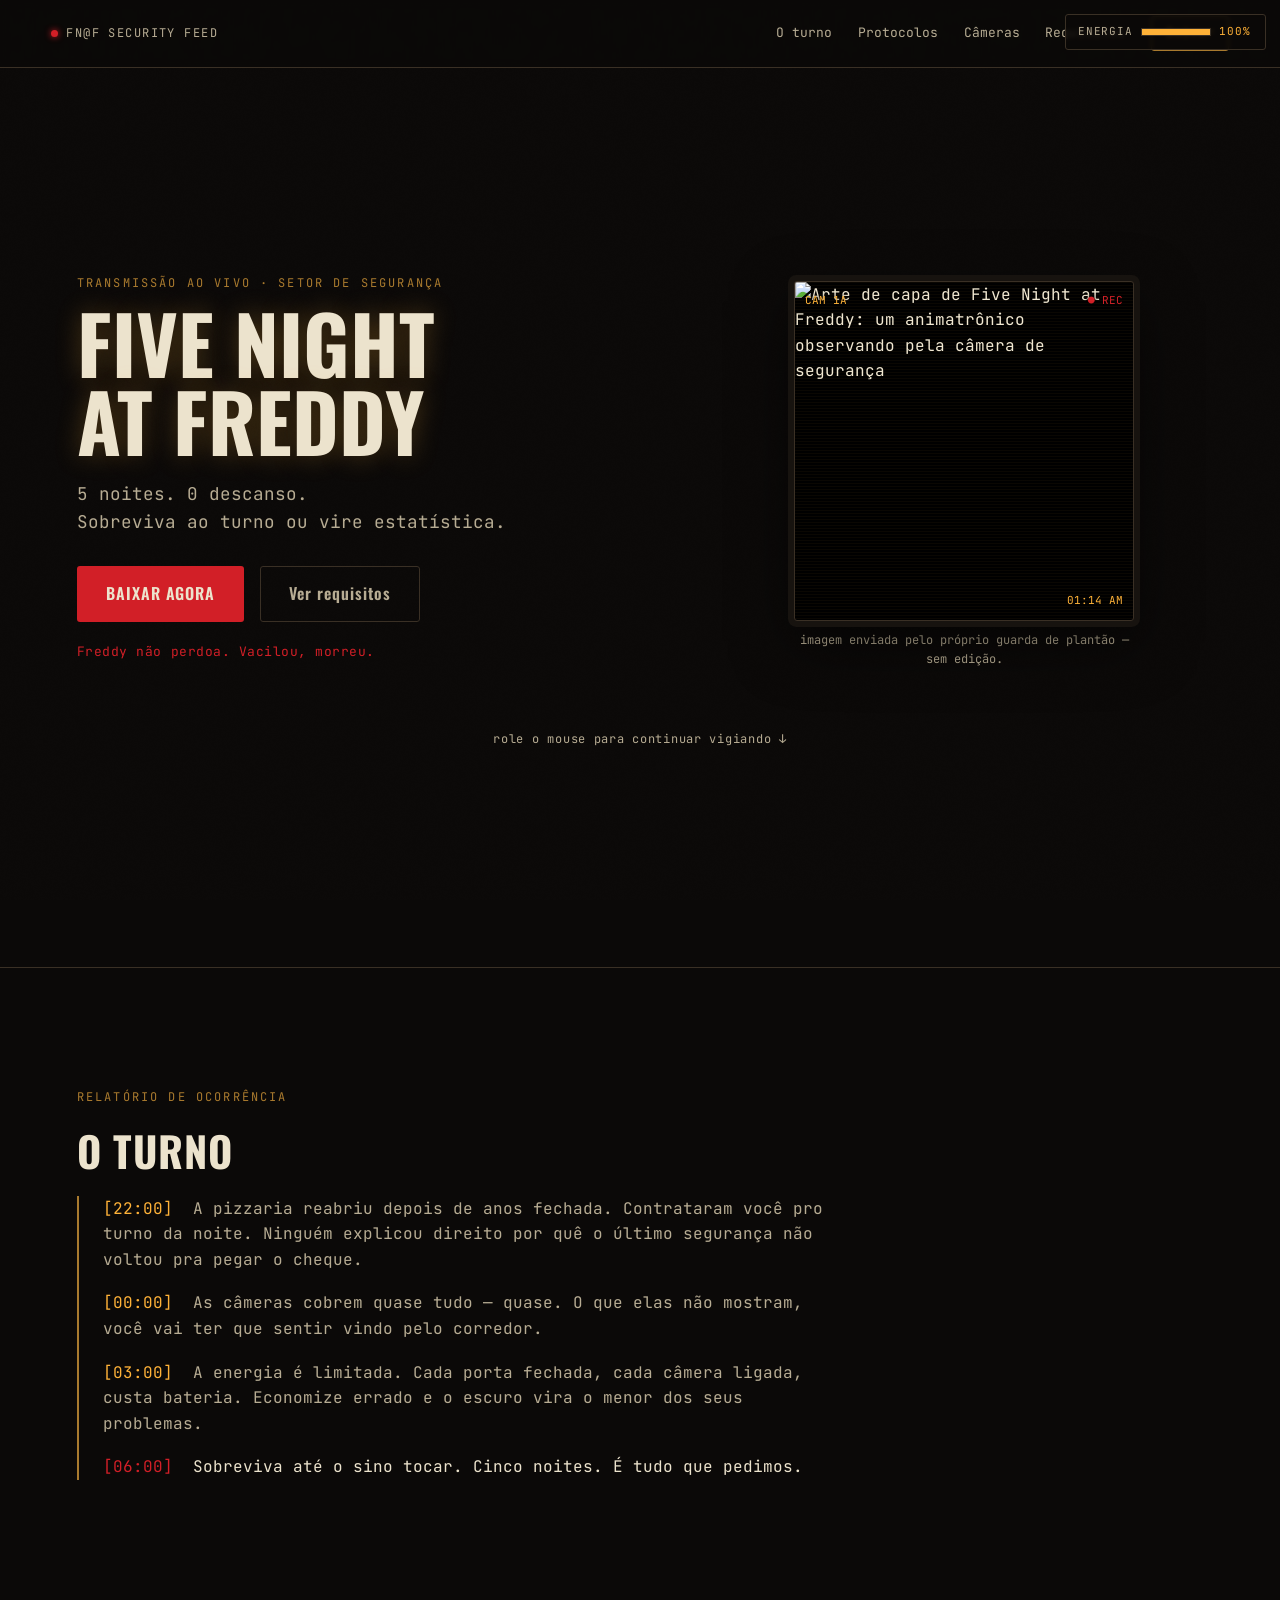
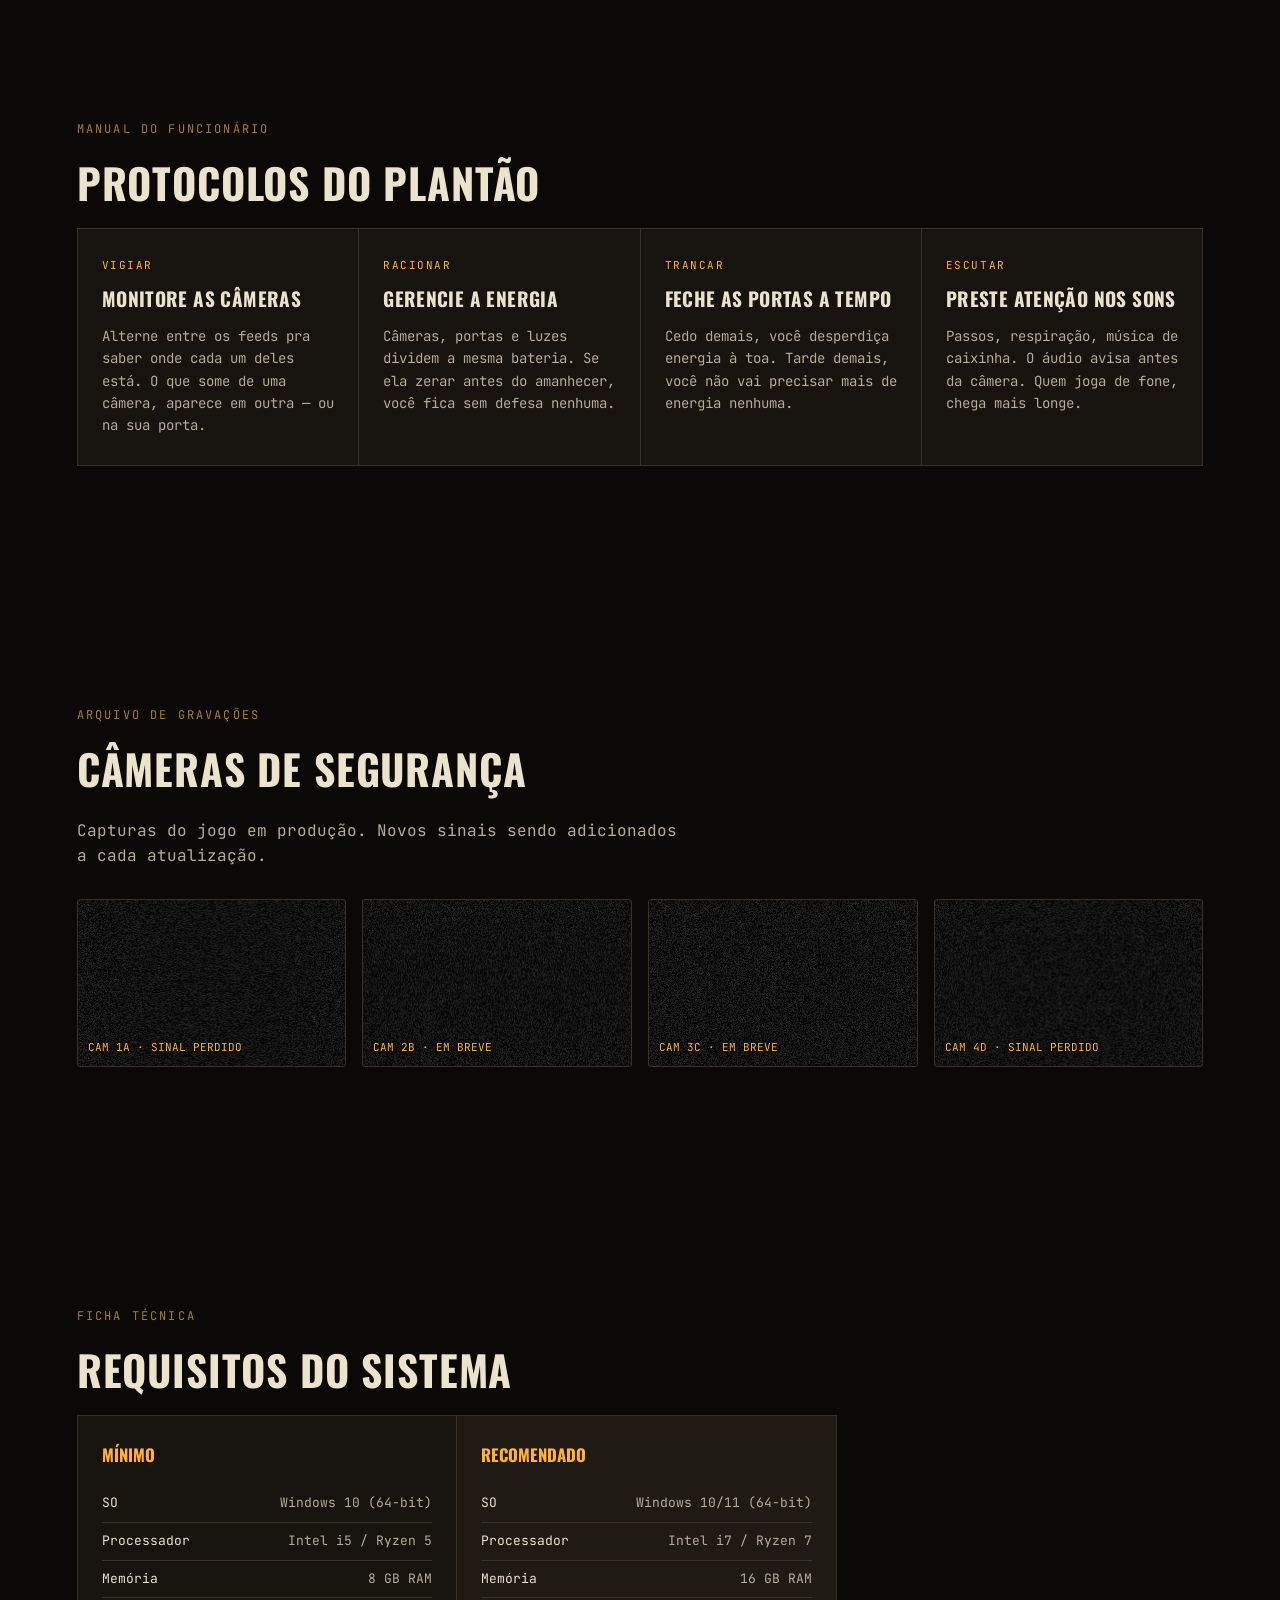
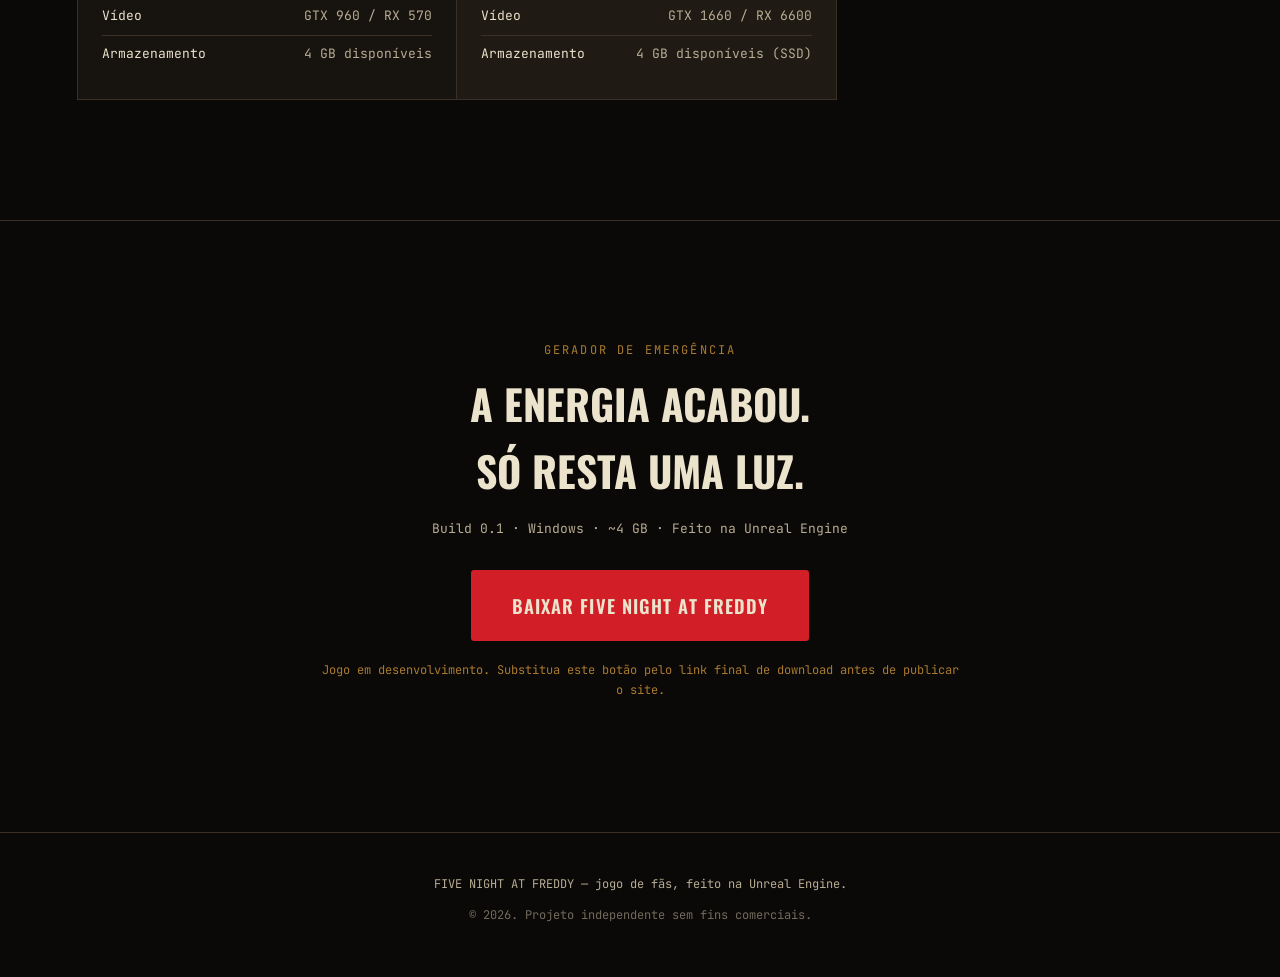
==== index.html @ 3cf4f27e "Site Download" ====
<!DOCTYPE html>
<html lang="pt-BR">
<head>
<meta charset="UTF-8">
<meta name="viewport" content="width=device-width, initial-scale=1.0">
<title>FIVE NIGHT AT FREDDY — 5 Noites. 0 Descanso.</title>
<meta name="description" content="Sobreviva a 5 noites de turno. Monitore as câmeras, gerencie a energia, e reze pra bateria não acabar antes do sol nascer.">
<link rel="preconnect" href="https://fonts.googleapis.com">
<link rel="preconnect" href="https://fonts.gstatic.com" crossorigin>
<link href="https://fonts.googleapis.com/css2?family=Oswald:wght@400;500;600;700&family=JetBrains+Mono:wght@400;500;700&display=swap" rel="stylesheet">
<link rel="stylesheet" href="style.css">
</head>
<body>

<!-- HUD fixo: medidor de energia (elemento-assinatura) -->
<div class="power-hud" id="powerHud" aria-hidden="true">
  <span class="power-hud__label">ENERGIA</span>
  <div class="power-hud__bar"><div class="power-hud__fill" id="powerFill"></div></div>
  <span class="power-hud__pct" id="powerPct">100%</span>
</div>

<canvas id="staticCanvas" aria-hidden="true"></canvas>
<div class="scanlines" aria-hidden="true"></div>

<header class="topbar">
  <div class="topbar__brand">
    <span class="topbar__dot"></span> FN@F SECURITY FEED
  </div>
  <nav class="topbar__nav">
    <a href="#sobre">O turno</a>
    <a href="#protocolos">Protocolos</a>
    <a href="#galeria">Câmeras</a>
    <a href="#requisitos">Requisitos</a>
    <a href="#download" class="topbar__cta">Baixar</a>
  </nav>
</header>

<main>

  <!-- HERO -->
  <section class="hero" id="topo">
    <div class="hero__grid">
      <div class="hero__text">
        <p class="eyebrow">TRANSMISSÃO AO VIVO · SETOR DE SEGURANÇA</p>
        <h1 class="hero__title">FIVE NIGHT<br>AT FREDDY</h1>
        <p class="hero__tagline">5 noites. 0 descanso.<br>Sobreviva ao turno ou vire estatística.</p>
        <div class="hero__actions">
          <a href="#download" class="btn btn--primary">
            <span class="btn__glow"></span>
            BAIXAR AGORA
          </a>
          <a href="#requisitos" class="btn btn--ghost">Ver requisitos</a>
        </div>
        <p class="hero__note">Freddy não perdoa. Vacilou, morreu.</p>
      </div>

      <div class="hero__feed">
        <div class="feed">
          <img src="assets/game-cover.png" alt="Arte de capa de Five Night at Freddy: um animatrônico observando pela câmera de segurança" class="feed__img">
          <div class="feed__overlay">
            <span class="feed__cam">CAM 1A</span>
            <span class="feed__rec">● REC</span>
            <span class="feed__time" id="feedTime">01:14 AM</span>
          </div>
          <div class="feed__glitch" aria-hidden="true"></div>
        </div>
        <p class="feed__caption">imagem enviada pelo próprio guarda de plantão — sem edição.</p>
      </div>
    </div>
    <div class="hero__scroll">role o mouse para continuar vigiando ↓</div>
  </section>

  <!-- SOBRE -->
  <section class="sobre" id="sobre">
    <div class="section__head">
      <p class="eyebrow">RELATÓRIO DE OCORRÊNCIA</p>
      <h2>O turno</h2>
    </div>
    <div class="log">
      <p class="log__line"><span class="log__tag">[22:00]</span> A pizzaria reabriu depois de anos fechada. Contrataram você pro turno da noite. Ninguém explicou direito por quê o último segurança não voltou pra pegar o cheque.</p>
      <p class="log__line"><span class="log__tag">[00:00]</span> As câmeras cobrem quase tudo — quase. O que elas não mostram, você vai ter que sentir vindo pelo corredor.</p>
      <p class="log__line"><span class="log__tag">[03:00]</span> A energia é limitada. Cada porta fechada, cada câmera ligada, custa bateria. Economize errado e o escuro vira o menor dos seus problemas.</p>
      <p class="log__line log__line--alarm"><span class="log__tag">[06:00]</span> Sobreviva até o sino tocar. Cinco noites. É tudo que pedimos.</p>
    </div>
  </section>

  <!-- PROTOCOLOS -->
  <section class="protocolos" id="protocolos">
    <div class="section__head">
      <p class="eyebrow">MANUAL DO FUNCIONÁRIO</p>
      <h2>Protocolos do plantão</h2>
    </div>
    <div class="proto-grid">
      <div class="proto-card">
        <span class="proto-card__tag">VIGIAR</span>
        <h3>Monitore as câmeras</h3>
        <p>Alterne entre os feeds pra saber onde cada um deles está. O que some de uma câmera, aparece em outra — ou na sua porta.</p>
      </div>
      <div class="proto-card">
        <span class="proto-card__tag">RACIONAR</span>
        <h3>Gerencie a energia</h3>
        <p>Câmeras, portas e luzes dividem a mesma bateria. Se ela zerar antes do amanhecer, você fica sem defesa nenhuma.</p>
      </div>
      <div class="proto-card">
        <span class="proto-card__tag">TRANCAR</span>
        <h3>Feche as portas a tempo</h3>
        <p>Cedo demais, você desperdiça energia à toa. Tarde demais, você não vai precisar mais de energia nenhuma.</p>
      </div>
      <div class="proto-card">
        <span class="proto-card__tag">ESCUTAR</span>
        <h3>Preste atenção nos sons</h3>
        <p>Passos, respiração, música de caixinha. O áudio avisa antes da câmera. Quem joga de fone, chega mais longe.</p>
      </div>
    </div>
  </section>

  <!-- GALERIA -->
  <section class="galeria" id="galeria">
    <div class="section__head">
      <p class="eyebrow">ARQUIVO DE GRAVAÇÕES</p>
      <h2>Câmeras de segurança</h2>
      <p class="section__sub">Capturas do jogo em produção. Novos sinais sendo adicionados a cada atualização.</p>
    </div>
    <div class="cam-grid">
      <div class="cam-slot" data-cam="CAM 1A"><canvas class="cam-slot__noise"></canvas><span class="cam-slot__label">CAM 1A · SINAL PERDIDO</span></div>
      <div class="cam-slot" data-cam="CAM 2B"><canvas class="cam-slot__noise"></canvas><span class="cam-slot__label">CAM 2B · EM BREVE</span></div>
      <div class="cam-slot" data-cam="CAM 3C"><canvas class="cam-slot__noise"></canvas><span class="cam-slot__label">CAM 3C · EM BREVE</span></div>
      <div class="cam-slot" data-cam="CAM 4D"><canvas class="cam-slot__noise"></canvas><span class="cam-slot__label">CAM 4D · SINAL PERDIDO</span></div>
    </div>
  </section>

  <!-- REQUISITOS -->
  <section class="requisitos" id="requisitos">
    <div class="section__head">
      <p class="eyebrow">FICHA TÉCNICA</p>
      <h2>Requisitos do sistema</h2>
    </div>
    <div class="req-table">
      <div class="req-col">
        <h3>Mínimo</h3>
        <ul>
          <li><span>SO</span>Windows 10 (64-bit)</li>
          <li><span>Processador</span>Intel i5 / Ryzen 5</li>
          <li><span>Memória</span>8 GB RAM</li>
          <li><span>Vídeo</span>GTX 960 / RX 570</li>
          <li><span>Armazenamento</span>4 GB disponíveis</li>
        </ul>
      </div>
      <div class="req-col req-col--rec">
        <h3>Recomendado</h3>
        <ul>
          <li><span>SO</span>Windows 10/11 (64-bit)</li>
          <li><span>Processador</span>Intel i7 / Ryzen 7</li>
          <li><span>Memória</span>16 GB RAM</li>
          <li><span>Vídeo</span>GTX 1660 / RX 6600</li>
          <li><span>Armazenamento</span>4 GB disponíveis (SSD)</li>
        </ul>
      </div>
    </div>
  </section>

  <!-- DOWNLOAD -->
  <section class="download" id="download">
    <div class="download__blackout" id="blackout" aria-hidden="true"></div>
    <div class="download__content">
      <p class="eyebrow">GERADOR DE EMERGÊNCIA</p>
      <h2>A energia acabou.<br>Só resta uma luz.</h2>
      <p class="download__meta">Build 0.1 · Windows · ~4 GB · Feito na Unreal Engine</p>
      <a href="#" class="btn btn--primary btn--big" id="downloadBtn">
        <span class="btn__glow"></span>
        BAIXAR FIVE NIGHT AT FREDDY
      </a>
      <p class="download__disclaimer">Jogo em desenvolvimento. Substitua este botão pelo link final de download antes de publicar o site.</p>
    </div>
  </section>

</main>

<footer class="footer">
  <p>FIVE NIGHT AT FREDDY — jogo de fãs, feito na Unreal Engine.</p>
  <p class="footer__muted">© <span id="year"></span>. Projeto independente sem fins comerciais.</p>
</footer>

<script src="script.js"></script>
</body>
</html>
---- style.css ----
/* ===== Tokens ===== */
:root{
  --void: #0b0908;
  --panel: #17130f;
  --panel-2: #1f1a14;
  --line: #3a3025;
  --amber: #ffb238;
  --amber-dim: #a97a2e;
  --alarm: #d21f27;
  --bone: #ece3cd;
  --bone-dim: #b7ac93;
  --font-display: 'Oswald', sans-serif;
  --font-mono: 'JetBrains Mono', monospace;
  --radius: 3px;
}

*{box-sizing:border-box;}
html{scroll-behavior:smooth;}

body{
  margin:0;
  background:var(--void);
  color:var(--bone);
  font-family: var(--font-mono);
  font-size:16px;
  line-height:1.6;
  -webkit-font-smoothing:antialiased;
  position:relative;
}

img{max-width:100%; display:block;}
a{color:inherit;}
ul{list-style:none; margin:0; padding:0;}

/* ===== Ambient CRT layers ===== */
#staticCanvas{
  position:fixed; inset:0;
  width:100%; height:100%;
  z-index:0;
  opacity:0.035;
  pointer-events:none;
  mix-blend-mode:overlay;
}

.scanlines{
  position:fixed; inset:0;
  z-index:1;
  pointer-events:none;
  background:repeating-linear-gradient(
    to bottom,
    rgba(0,0,0,0) 0px,
    rgba(0,0,0,0) 2px,
    rgba(0,0,0,0.12) 3px
  );
  mix-blend-mode:multiply;
}

main, header, footer{ position:relative; z-index:2; }

/* ===== Power HUD (signature element) ===== */
.power-hud{
  position:fixed;
  top:14px; right:14px;
  z-index:50;
  display:flex; align-items:center; gap:8px;
  background:rgba(11,9,8,0.85);
  border:1px solid var(--line);
  padding:8px 12px;
  font-family:var(--font-mono);
  font-size:11px;
  letter-spacing:0.08em;
  border-radius:var(--radius);
  backdrop-filter:blur(2px);
}
.power-hud__label{ color:var(--bone-dim); }
.power-hud__bar{
  width:70px; height:8px;
  background:var(--panel-2);
  border:1px solid var(--line);
  overflow:hidden;
}
.power-hud__fill{
  height:100%;
  width:100%;
  background:var(--amber);
  transition:width 0.15s linear, background-color 0.3s linear;
}
.power-hud__pct{ color:var(--amber); min-width:34px; }

@media (max-width:640px){
  .power-hud{ top:auto; bottom:14px; right:10px; left:10px; justify-content:space-between; }
  .power-hud__bar{ flex:1; }
}

/* ===== Topbar ===== */
.topbar{
  position:sticky; top:0; z-index:40;
  display:flex; align-items:center; justify-content:space-between;
  padding:16px clamp(20px,4vw,56px);
  background:rgba(11,9,8,0.9);
  border-bottom:1px solid var(--line);
  backdrop-filter:blur(4px);
}
.topbar__brand{
  font-family:var(--font-mono);
  font-size:12px;
  letter-spacing:0.12em;
  color:var(--bone-dim);
  display:flex; align-items:center; gap:8px;
}
.topbar__dot{
  width:7px; height:7px; border-radius:50%;
  background:var(--alarm);
  box-shadow:0 0 6px var(--alarm);
  animation:blink 1.6s infinite steps(2,end);
}
@keyframes blink{ 50%{ opacity:0.2; } }

.topbar__nav{ display:flex; align-items:center; gap:clamp(14px,2vw,28px); font-size:13px; }
.topbar__nav a{ text-decoration:none; color:var(--bone-dim); transition:color .2s; }
.topbar__nav a:hover, .topbar__nav a:focus-visible{ color:var(--amber); }
.topbar__cta{
  border:1px solid var(--amber-dim);
  padding:6px 14px;
  color:var(--amber) !important;
  border-radius:var(--radius);
}

@media (max-width:720px){
  .topbar__nav{ display:none; }
}

/* ===== Buttons ===== */
.btn{
  position:relative;
  display:inline-flex; align-items:center; justify-content:center;
  gap:8px;
  font-family:var(--font-display);
  font-weight:600;
  letter-spacing:0.06em;
  text-decoration:none;
  padding:14px 28px;
  border-radius:var(--radius);
  border:1px solid transparent;
  cursor:pointer;
  transition:transform .15s ease, box-shadow .2s ease;
  overflow:hidden;
}
.btn:hover{ transform:translateY(-1px); }
.btn:focus-visible{ outline:2px solid var(--amber); outline-offset:3px; }

.btn--primary{
  background:var(--alarm);
  color:var(--bone);
}
.btn--primary:hover{ box-shadow:0 0 22px rgba(210,31,39,0.55); }
.btn__glow{
  position:absolute; inset:0;
  background:linear-gradient(90deg, transparent, rgba(255,255,255,0.18), transparent);
  transform:translateX(-120%);
  animation:sweep 3.2s ease-in-out infinite;
}
@keyframes sweep{ 60%{ transform:translateX(-120%);} 80%{ transform:translateX(120%);} 100%{ transform:translateX(120%);} }

.btn--ghost{
  background:transparent;
  border-color:var(--line);
  color:var(--bone-dim);
}
.btn--ghost:hover{ border-color:var(--amber-dim); color:var(--amber); }

.btn--big{ padding:20px 40px; font-size:1.15rem; }

/* ===== Shared section chrome ===== */
section{ padding:clamp(64px,10vw,120px) clamp(20px,6vw,80px); }
.eyebrow{
  font-family:var(--font-mono);
  font-size:12px;
  letter-spacing:0.18em;
  color:var(--amber-dim);
  margin:0 0 10px;
  text-transform:uppercase;
}
.section__head h2{
  font-family:var(--font-display);
  font-size:clamp(1.8rem,4vw,2.6rem);
  margin:0 0 12px;
  color:var(--bone);
  text-transform:uppercase;
  letter-spacing:0.02em;
}
.section__sub{ color:var(--bone-dim); max-width:60ch; }

/* ===== Hero ===== */
.hero{
  min-height:100vh;
  display:flex; flex-direction:column; justify-content:center;
  padding-top:clamp(80px,12vh,140px);
  border-bottom:1px solid var(--line);
}
.hero__grid{
  display:grid;
  grid-template-columns:1.1fr 0.9fr;
  gap:clamp(30px,5vw,70px);
  align-items:center;
  max-width:1200px;
  margin:0 auto;
  width:100%;
}
.hero__title{
  font-family:var(--font-display);
  font-weight:700;
  font-size:clamp(2.6rem,7vw,5rem);
  line-height:0.98;
  margin:0 0 20px;
  color:var(--bone);
  text-shadow:0 0 26px rgba(255,178,56,0.25);
}
.hero__tagline{
  font-family:var(--font-mono);
  color:var(--bone-dim);
  font-size:clamp(0.95rem,1.6vw,1.1rem);
  margin:0 0 30px;
}
.hero__actions{ display:flex; gap:16px; flex-wrap:wrap; margin-bottom:20px; }
.hero__note{ color:var(--alarm); font-size:13px; letter-spacing:0.04em; }

.hero__feed{ display:flex; flex-direction:column; gap:10px; }
.feed{
  position:relative;
  background:#000;
  border:1px solid var(--line);
  border-radius:var(--radius);
  overflow:hidden;
  aspect-ratio:1/1;
  max-width:340px;
  margin:0 auto;
  box-shadow:0 0 0 6px var(--panel), 0 20px 60px rgba(0,0,0,0.6);
}
.feed__img{ width:100%; height:100%; object-fit:cover; filter:contrast(1.05) saturate(0.95); }
.feed__overlay{
  position:absolute; inset:0;
  display:flex; justify-content:space-between; align-items:flex-start;
  padding:10px;
  font-family:var(--font-mono);
  font-size:11px;
  color:var(--amber);
  text-shadow:0 0 4px rgba(0,0,0,0.9);
  pointer-events:none;
}
.feed__rec{ color:var(--alarm); animation:blink 1s infinite steps(2,end); }
.feed__time{ position:absolute; bottom:10px; right:10px; }
.feed__glitch{
  position:absolute; inset:0;
  background:repeating-linear-gradient(to bottom, rgba(255,178,56,0.04) 0 1px, transparent 1px 3px);
  mix-blend-mode:screen;
  animation:flicker 5s infinite;
}
@keyframes flicker{ 0%,96%,100%{ opacity:1;} 97%{ opacity:0.4;} 98%{ opacity:0.9;} }
.feed__caption{ text-align:center; font-size:12px; color:var(--bone-dim); max-width:340px; margin:0 auto; }

.hero__scroll{
  text-align:center;
  font-size:12px;
  color:var(--bone-dim);
  margin-top:clamp(40px,6vh,70px);
  letter-spacing:0.06em;
}

@media (max-width:860px){
  .hero__grid{ grid-template-columns:1fr; text-align:center; }
  .hero__actions{ justify-content:center; }
  .hero__feed{ order:-1; }
}

/* ===== Sobre / log ===== */
.log{
  max-width:760px;
  border-left:2px solid var(--amber-dim);
  padding-left:24px;
  display:flex; flex-direction:column; gap:18px;
}
.log__line{ margin:0; color:var(--bone-dim); }
.log__tag{ color:var(--amber); margin-right:10px; }
.log__line--alarm{ color:var(--bone); }
.log__line--alarm .log__tag{ color:var(--alarm); }

/* ===== Protocolos ===== */
.proto-grid{
  display:grid;
  grid-template-columns:repeat(auto-fit, minmax(230px,1fr));
  gap:1px;
  background:var(--line);
  border:1px solid var(--line);
}
.proto-card{
  background:var(--panel);
  padding:28px 24px;
  display:flex; flex-direction:column; gap:10px;
}
.proto-card__tag{
  font-size:11px;
  letter-spacing:0.14em;
  color:var(--amber);
  font-family:var(--font-mono);
}
.proto-card h3{
  font-family:var(--font-display);
  margin:0;
  font-size:1.2rem;
  text-transform:uppercase;
  letter-spacing:0.02em;
}
.proto-card p{ margin:0; color:var(--bone-dim); font-size:14px; }

/* ===== Galeria ===== */
.cam-grid{
  display:grid;
  grid-template-columns:repeat(auto-fit, minmax(220px,1fr));
  gap:16px;
  margin-top:30px;
}
.cam-slot{
  position:relative;
  aspect-ratio:16/10;
  background:#000;
  border:1px solid var(--line);
  border-radius:var(--radius);
  overflow:hidden;
}
.cam-slot__noise{ position:absolute; inset:0; width:100%; height:100%; opacity:0.5; }
.cam-slot__label{
  position:absolute; left:10px; bottom:10px;
  font-size:11px; color:var(--amber);
  font-family:var(--font-mono);
  text-shadow:0 0 4px rgba(0,0,0,0.9);
}

/* ===== Requisitos ===== */
.req-table{
  display:grid;
  grid-template-columns:1fr 1fr;
  gap:1px;
  background:var(--line);
  border:1px solid var(--line);
  max-width:760px;
}
.req-col{ background:var(--panel); padding:26px 24px; }
.req-col--rec{ background:var(--panel-2); }
.req-col h3{
  font-family:var(--font-display);
  margin:0 0 16px;
  text-transform:uppercase;
  color:var(--amber);
  font-size:1.05rem;
}
.req-col li{
  display:flex; justify-content:space-between; gap:12px;
  padding:8px 0;
  border-top:1px solid var(--line);
  font-size:13px;
  color:var(--bone-dim);
}
.req-col li:first-child{ border-top:none; }
.req-col li span{ color:var(--bone); }

@media (max-width:560px){
  .req-table{ grid-template-columns:1fr; }
}

/* ===== Download (blackout signature) ===== */
.download{
  position:relative;
  text-align:center;
  overflow:hidden;
  border-top:1px solid var(--line);
}
.download__blackout{
  position:absolute; inset:0;
  background:#000;
  opacity:0;
  pointer-events:none;
  z-index:0;
}
.download__content{ position:relative; z-index:1; max-width:640px; margin:0 auto; }
.download h2{
  font-family:var(--font-display);
  font-size:clamp(1.8rem,4vw,2.6rem);
  text-transform:uppercase;
  margin:0 0 16px;
}
.download__meta{ color:var(--bone-dim); font-size:13px; margin-bottom:30px; }
.download__disclaimer{ margin-top:20px; font-size:12px; color:var(--amber-dim); }

/* ===== Footer ===== */
.footer{
  text-align:center;
  padding:30px 20px 40px;
  font-size:12px;
  color:var(--bone-dim);
  border-top:1px solid var(--line);
}
.footer__muted{ opacity:0.6; margin-top:6px; }

/* ===== Reduced motion ===== */
@media (prefers-reduced-motion: reduce){
  html{ scroll-behavior:auto; }
  .btn__glow, .topbar__dot, .feed__rec, .feed__glitch{ animation:none !important; }
  #staticCanvas{ display:none; }
}
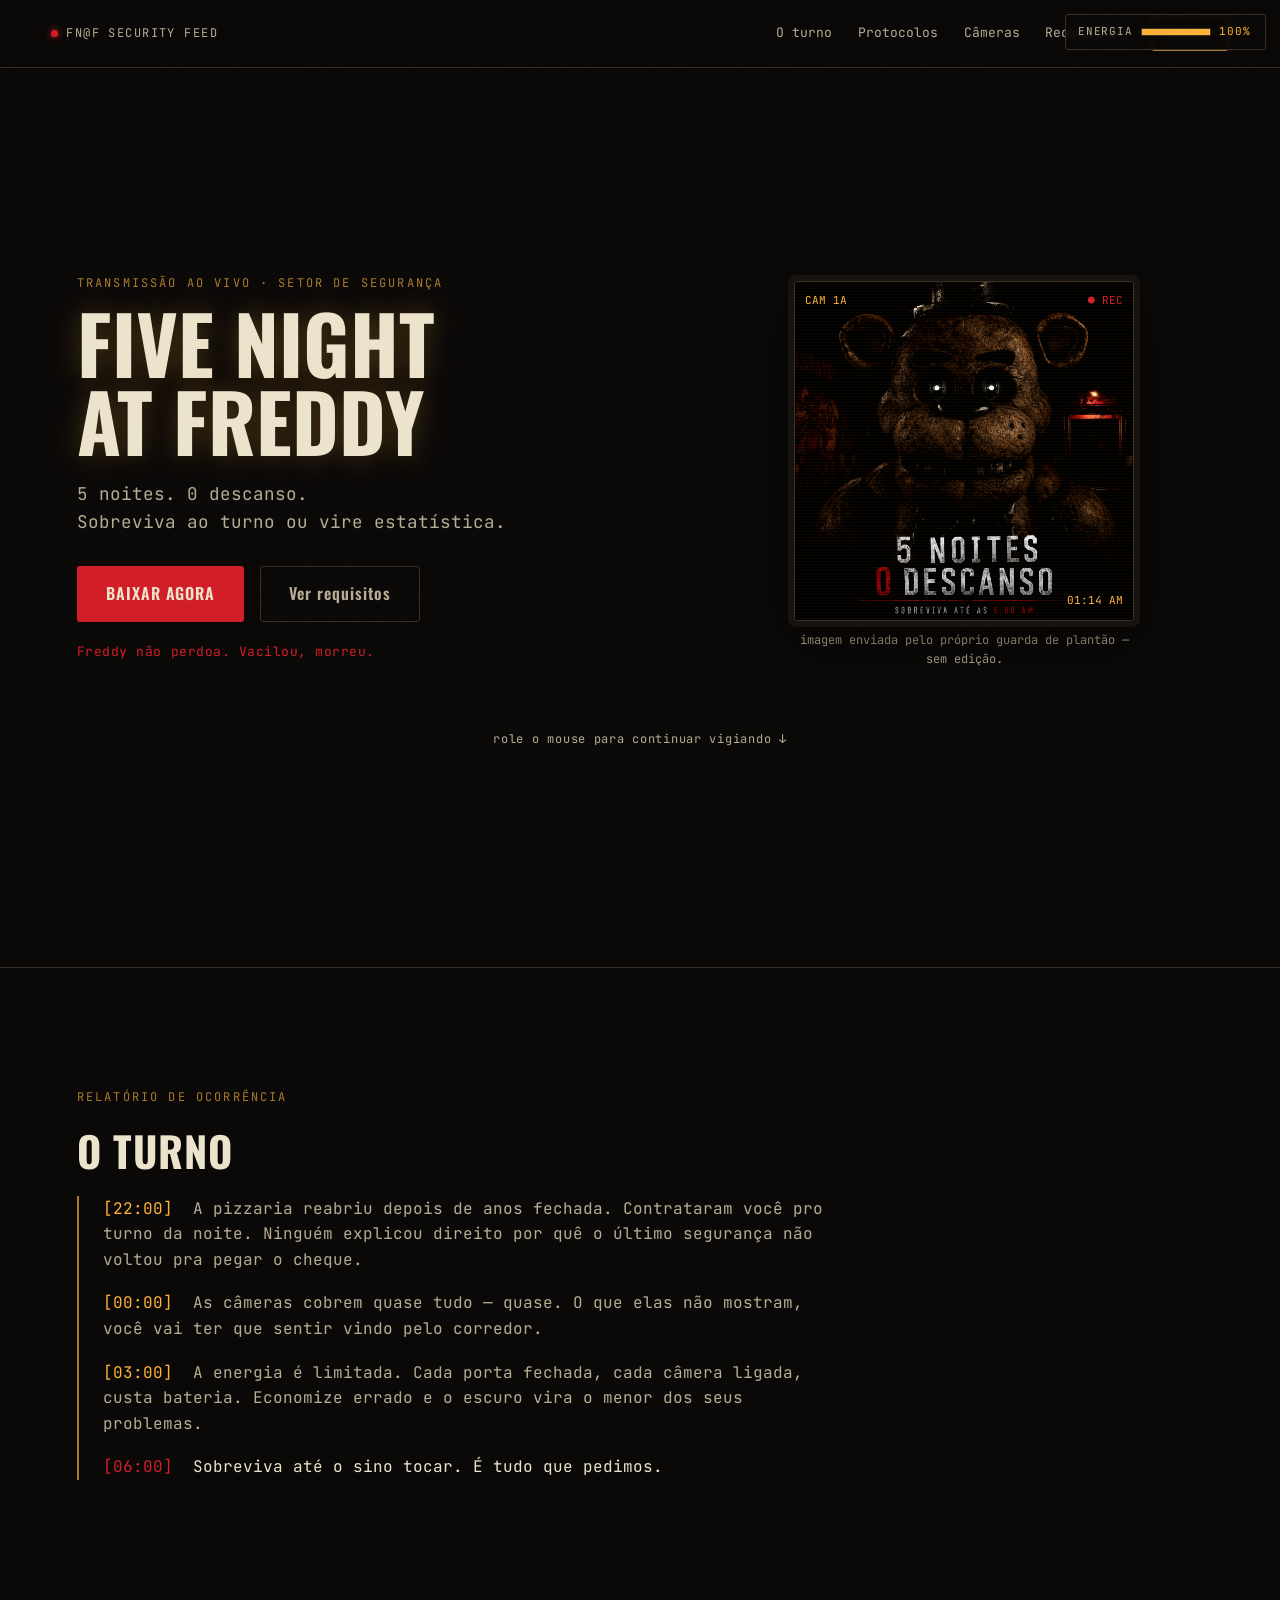
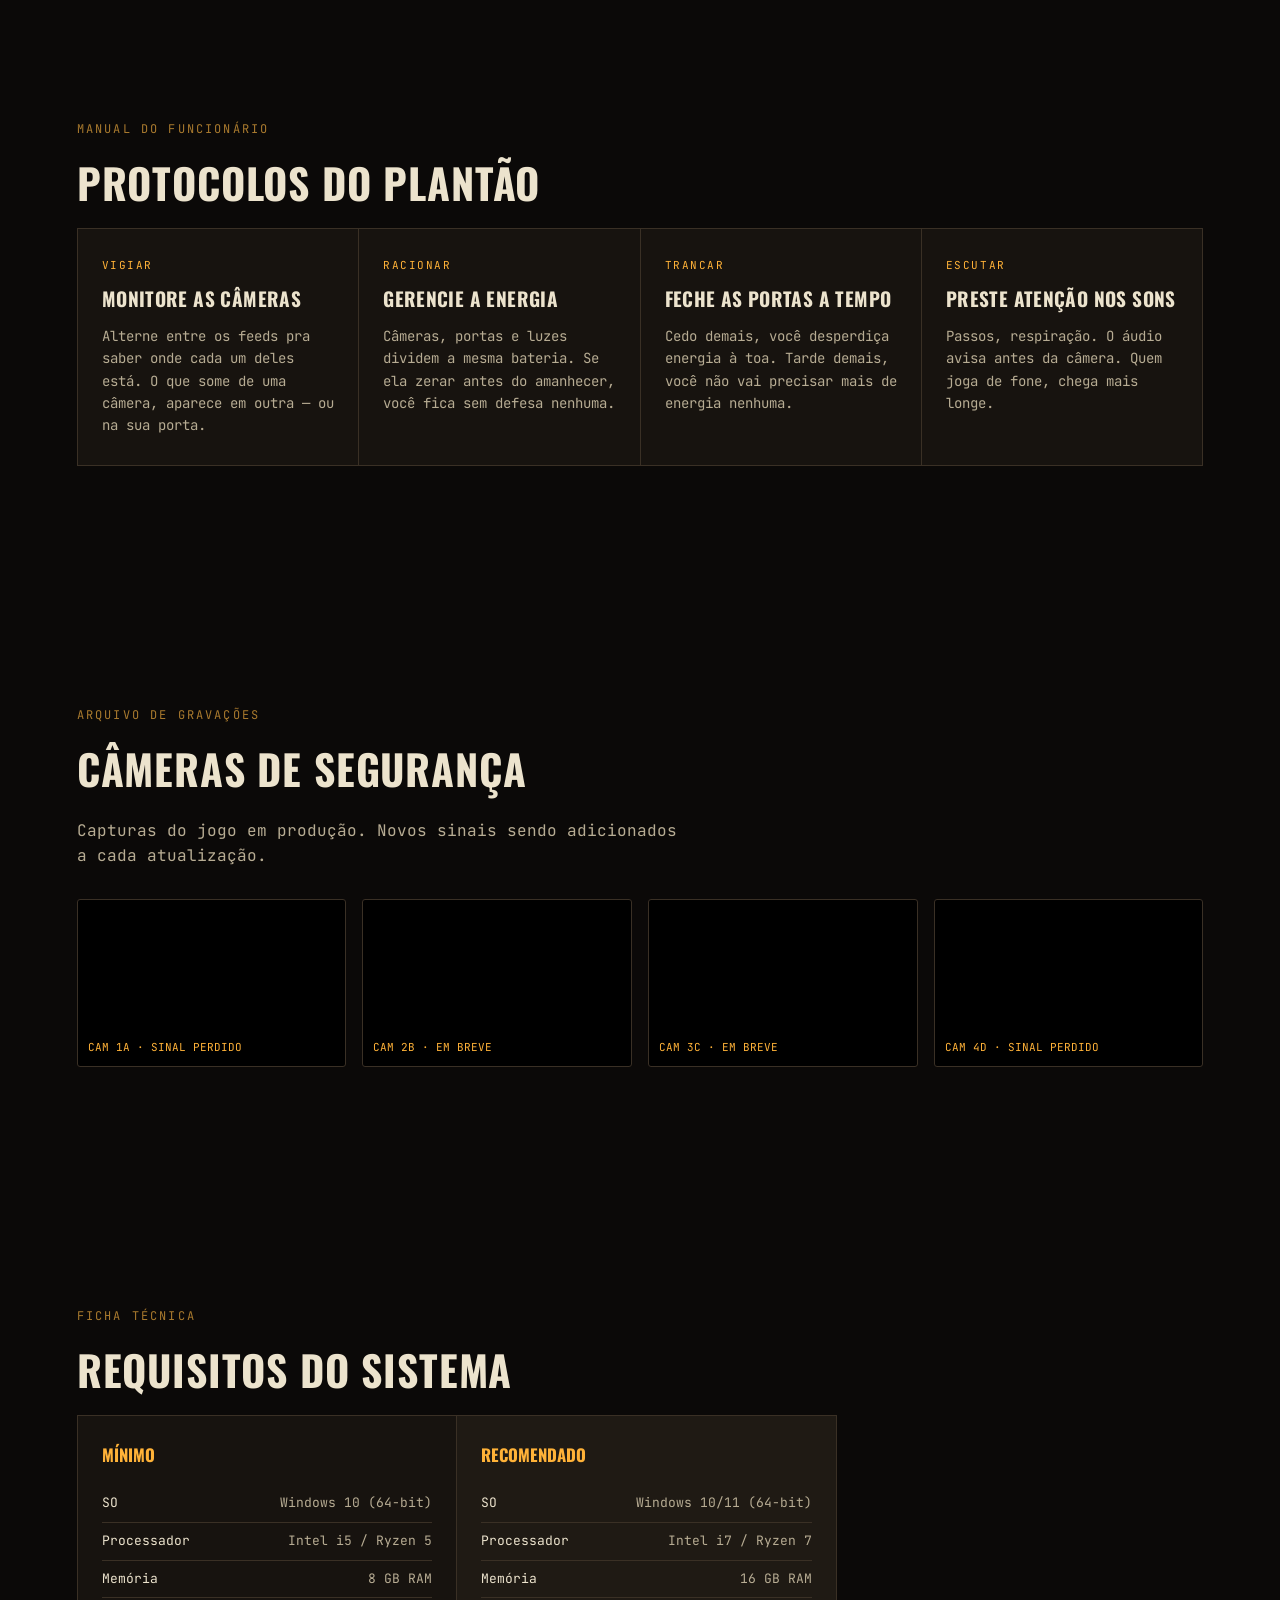
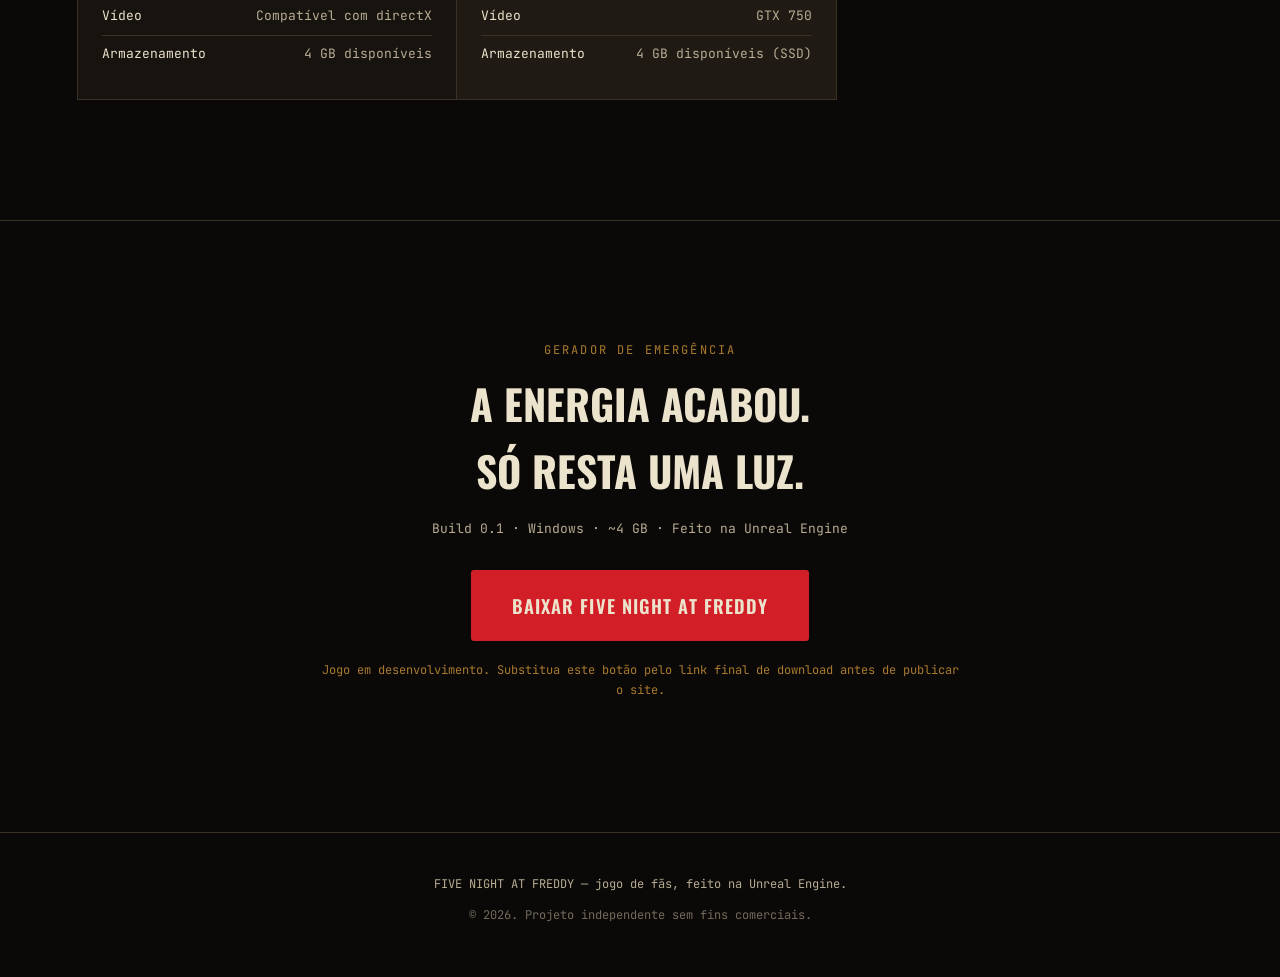
==== commit 622b8d52: "Site Download" ====
--- a/index.html
+++ b/index.html
@@ -56,7 +56,7 @@
 
       <div class="hero__feed">
         <div class="feed">
-          <img src="assets/game-cover.png" alt="Arte de capa de Five Night at Freddy: um animatrônico observando pela câmera de segurança" class="feed__img">
+          <img src="Cover.png" alt="Arte de capa de Five Night at Freddy: um animatrônico observando pela câmera de segurança" class="feed__img">
           <div class="feed__overlay">
             <span class="feed__cam">CAM 1A</span>
             <span class="feed__rec">● REC</span>
@@ -80,7 +80,7 @@
       <p class="log__line"><span class="log__tag">[22:00]</span> A pizzaria reabriu depois de anos fechada. Contrataram você pro turno da noite. Ninguém explicou direito por quê o último segurança não voltou pra pegar o cheque.</p>
       <p class="log__line"><span class="log__tag">[00:00]</span> As câmeras cobrem quase tudo — quase. O que elas não mostram, você vai ter que sentir vindo pelo corredor.</p>
       <p class="log__line"><span class="log__tag">[03:00]</span> A energia é limitada. Cada porta fechada, cada câmera ligada, custa bateria. Economize errado e o escuro vira o menor dos seus problemas.</p>
-      <p class="log__line log__line--alarm"><span class="log__tag">[06:00]</span> Sobreviva até o sino tocar. Cinco noites. É tudo que pedimos.</p>
+      <p class="log__line log__line--alarm"><span class="log__tag">[06:00]</span> Sobreviva até o sino tocar. É tudo que pedimos.</p>
     </div>
   </section>
 
@@ -109,7 +109,7 @@
       <div class="proto-card">
         <span class="proto-card__tag">ESCUTAR</span>
         <h3>Preste atenção nos sons</h3>
-        <p>Passos, respiração, música de caixinha. O áudio avisa antes da câmera. Quem joga de fone, chega mais longe.</p>
+        <p>Passos, respiração. O áudio avisa antes da câmera. Quem joga de fone, chega mais longe.</p>
       </div>
     </div>
   </section>
@@ -142,7 +142,7 @@
           <li><span>SO</span>Windows 10 (64-bit)</li>
           <li><span>Processador</span>Intel i5 / Ryzen 5</li>
           <li><span>Memória</span>8 GB RAM</li>
-          <li><span>Vídeo</span>GTX 960 / RX 570</li>
+          <li><span>Vídeo</span>Compatível com directX</li>
           <li><span>Armazenamento</span>4 GB disponíveis</li>
         </ul>
       </div>
@@ -152,7 +152,7 @@
           <li><span>SO</span>Windows 10/11 (64-bit)</li>
           <li><span>Processador</span>Intel i7 / Ryzen 7</li>
           <li><span>Memória</span>16 GB RAM</li>
-          <li><span>Vídeo</span>GTX 1660 / RX 6600</li>
+          <li><span>Vídeo</span>GTX 750</li>
           <li><span>Armazenamento</span>4 GB disponíveis (SSD)</li>
         </ul>
       </div>
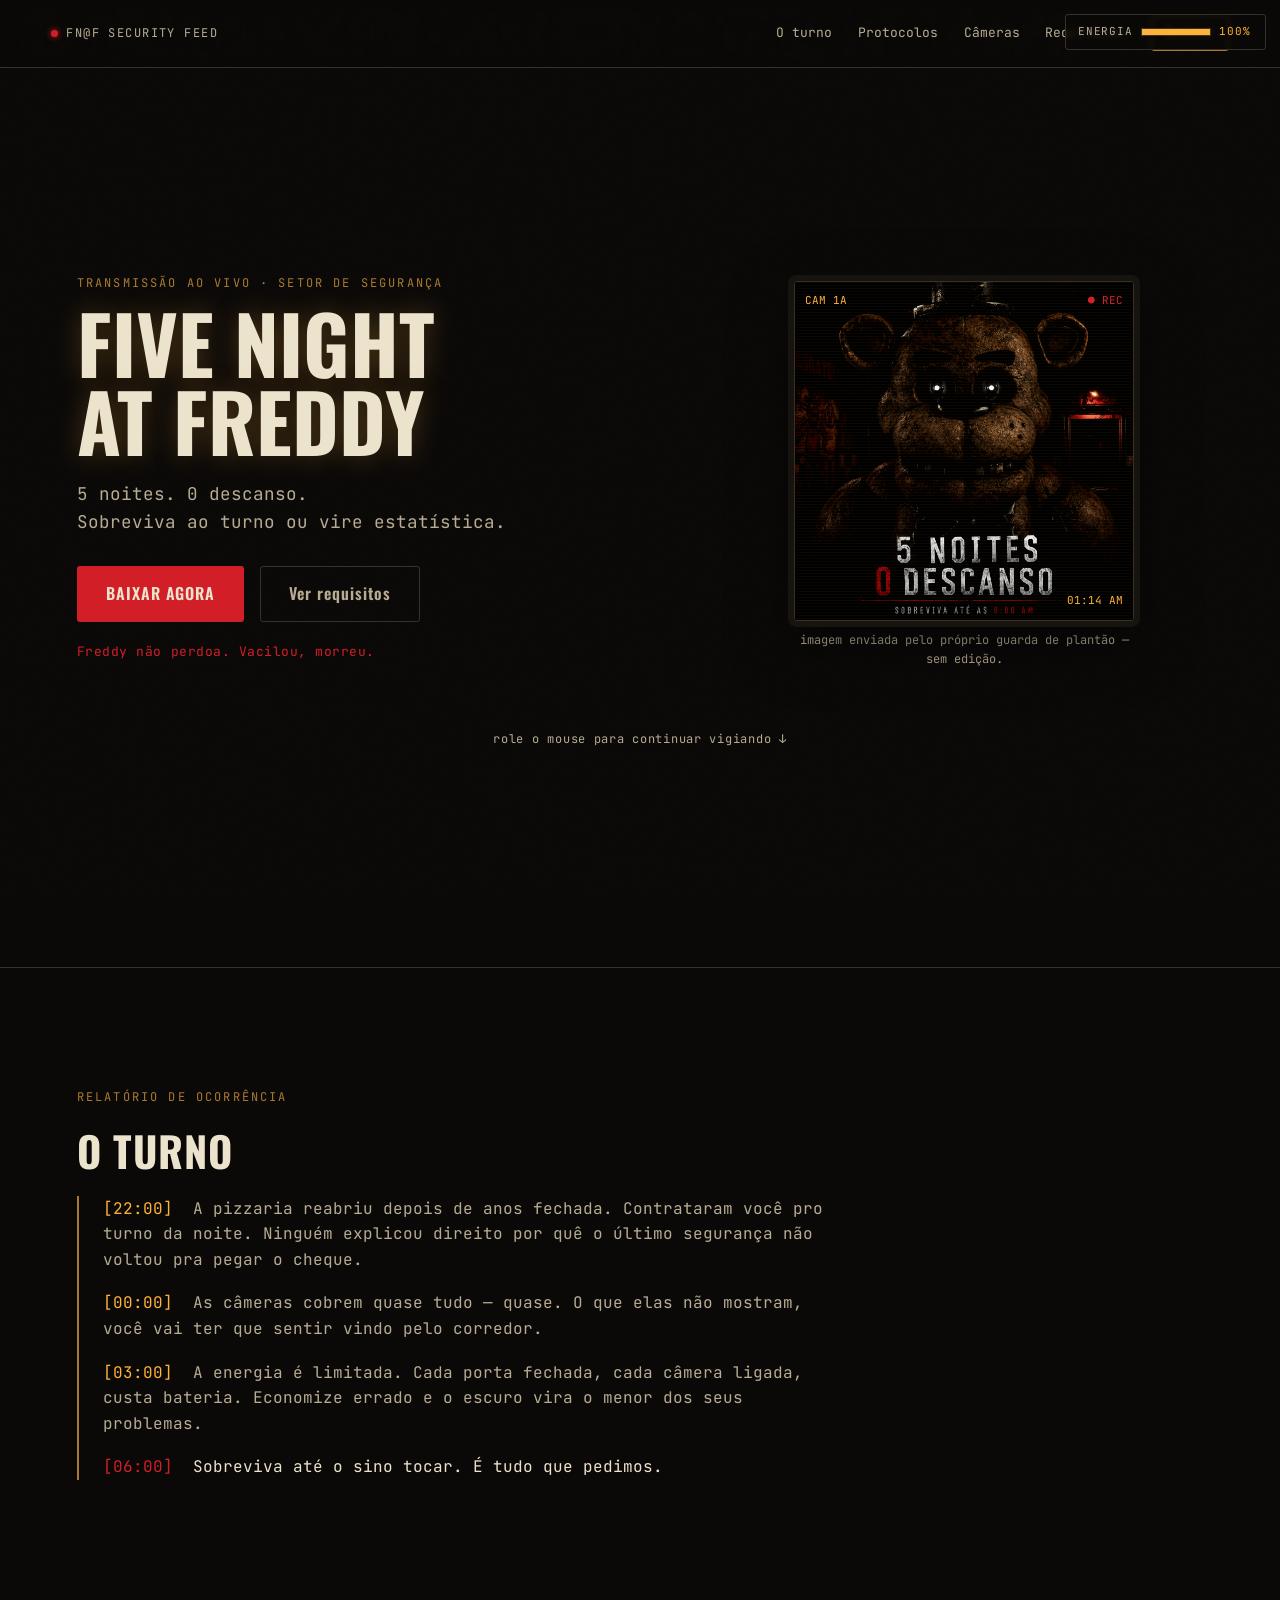
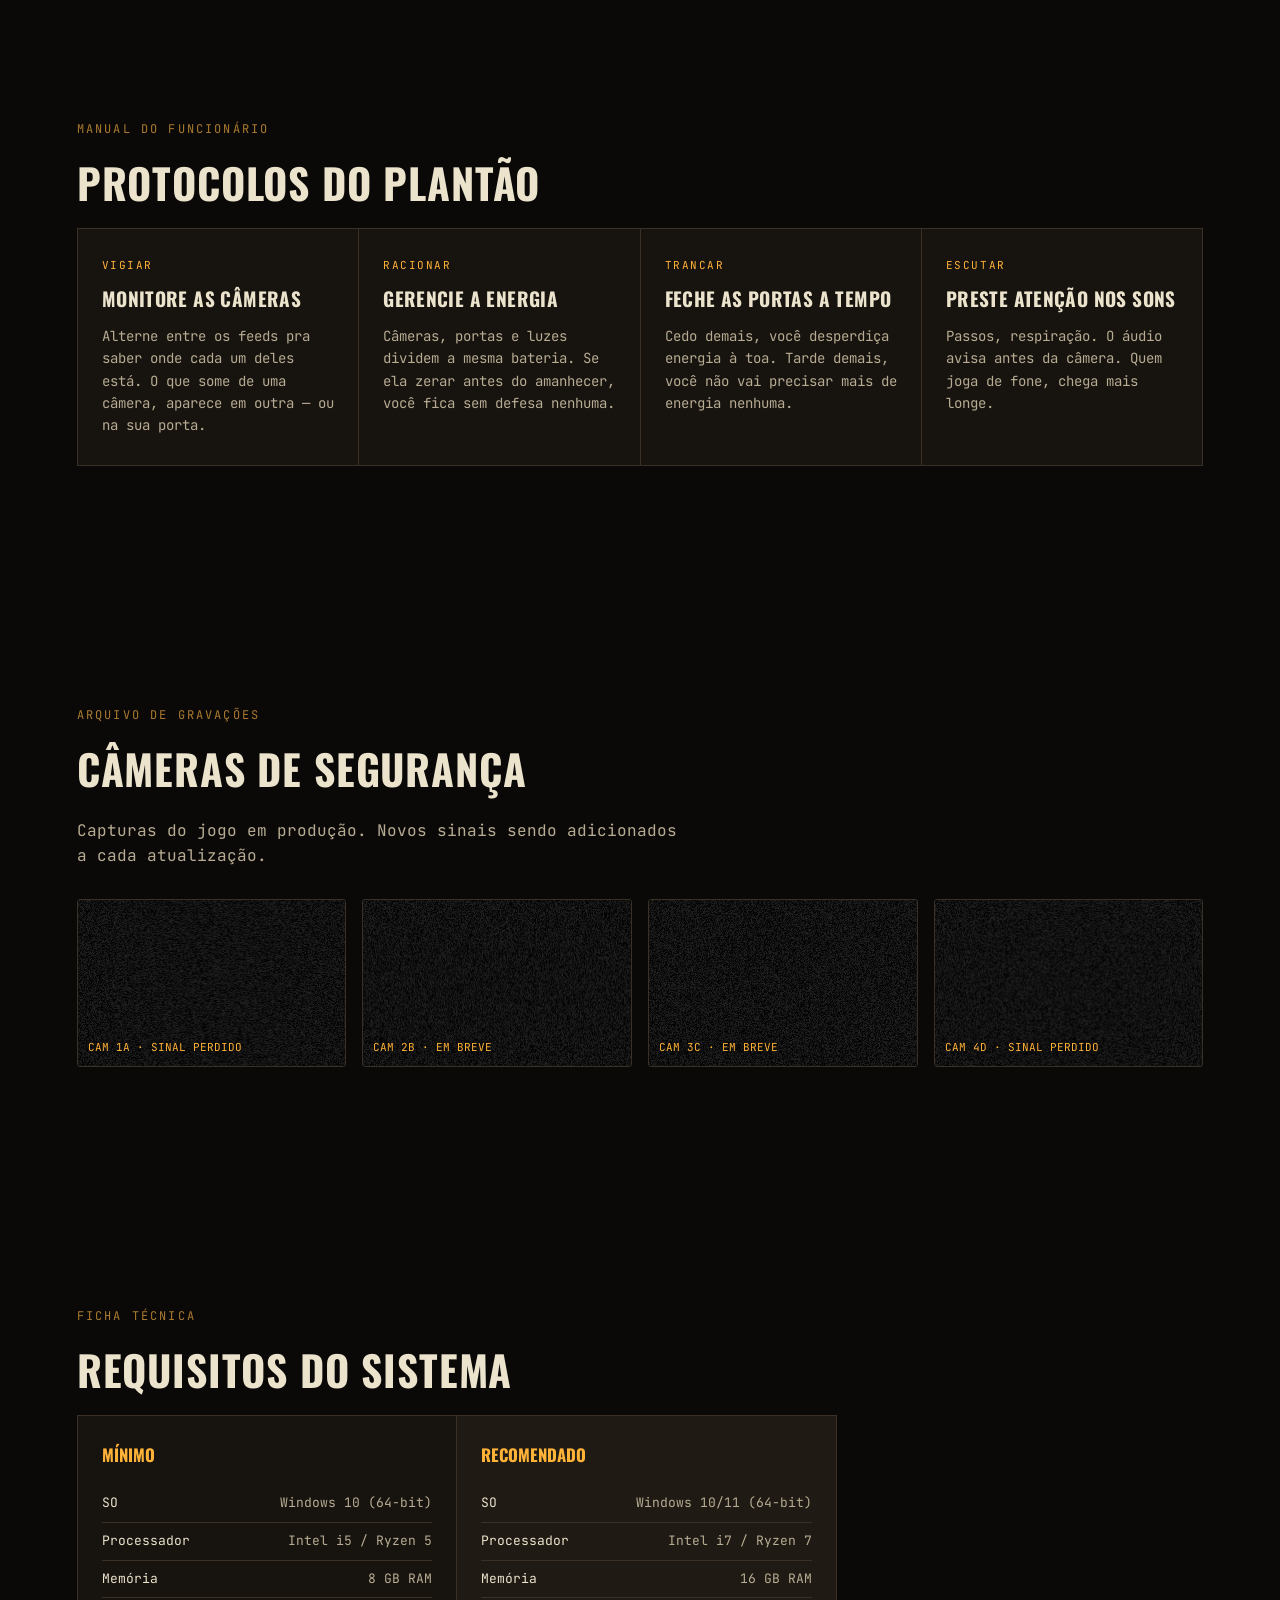
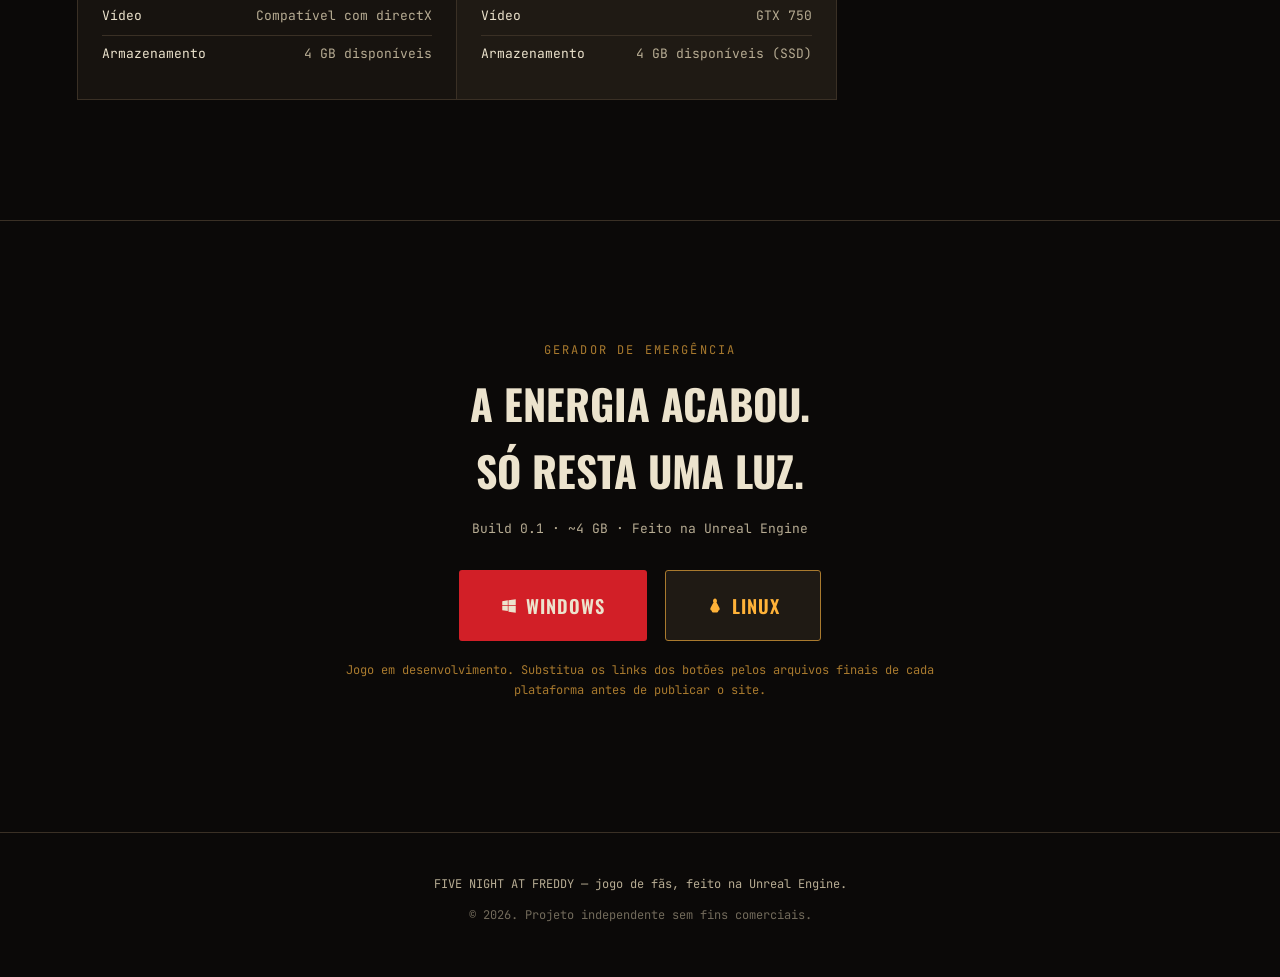
==== commit 3092a0fe: "Donwload Windows/Linux" ====
--- a/index.html
+++ b/index.html
@@ -165,12 +165,20 @@
     <div class="download__content">
       <p class="eyebrow">GERADOR DE EMERGÊNCIA</p>
       <h2>A energia acabou.<br>Só resta uma luz.</h2>
-      <p class="download__meta">Build 0.1 · Windows · ~4 GB · Feito na Unreal Engine</p>
-      <a href="#" class="btn btn--primary btn--big" id="downloadBtn">
-        <span class="btn__glow"></span>
-        BAIXAR FIVE NIGHT AT FREDDY
-      </a>
-      <p class="download__disclaimer">Jogo em desenvolvimento. Substitua este botão pelo link final de download antes de publicar o site.</p>
+      <p class="download__meta">Build 0.1 · ~4 GB · Feito na Unreal Engine</p>
+      <div class="download__buttons">
+        <a href="#" class="btn btn--primary btn--big" id="downloadWin" data-plataforma="Windows">
+          <span class="btn__glow"></span>
+          <svg class="btn__icon" viewBox="0 0 24 24" fill="currentColor" aria-hidden="true"><path d="M3 5.5 10.4 4.4V11H3V5.5ZM11.3 4.3 21 3v8H11.3V4.3ZM3 12h7.4v6.6L3 17.5V12ZM11.3 12H21v9l-9.7-1.4V12Z"/></svg>
+          WINDOWS
+        </a>
+        <a href="#" class="btn btn--primary btn--big btn--linux" id="downloadLinux" data-plataforma="Linux">
+          <span class="btn__glow"></span>
+          <svg class="btn__icon" viewBox="0 0 24 24" fill="currentColor" aria-hidden="true"><path d="M12 2c1.5 0 2.6 1.4 2.6 3.2 0 1.1-.3 1.8-.7 2.6.5.3 1 .8 1.3 1.5.6 1.3 1.9 3.4 2.5 4.6.5 1 .7 1.8.5 2.6-.2.9-1 1.5-1.9 1.8.1.5 0 1-.3 1.4-.6.8-1.8 1.1-3 1.1h-2c-1.2 0-2.4-.3-3-1.1-.3-.4-.4-.9-.3-1.4-.9-.3-1.7-.9-1.9-1.8-.2-.8 0-1.6.5-2.6.6-1.2 1.9-3.3 2.5-4.6.3-.7.8-1.2 1.3-1.5-.4-.8-.7-1.5-.7-2.6C9.4 3.4 10.5 2 12 2Z"/></svg>
+          LINUX
+        </a>
+      </div>
+      <p class="download__disclaimer">Jogo em desenvolvimento. Substitua os links dos botões pelos arquivos finais de cada plataforma antes de publicar o site.</p>
     </div>
   </section>
 
--- a/style.css
+++ b/style.css
@@ -171,6 +171,27 @@
 
 .btn--big{ padding:20px 40px; font-size:1.15rem; }
 
+.btn__icon{ width:18px; height:18px; flex-shrink:0; }
+
+.download__buttons{
+  display:flex;
+  gap:18px;
+  justify-content:center;
+  flex-wrap:wrap;
+  margin-bottom:20px;
+}
+.btn--linux{
+  background:var(--panel-2);
+  border:1px solid var(--amber-dim);
+  color:var(--amber);
+}
+.btn--linux:hover{ box-shadow:0 0 22px rgba(255,178,56,0.35); }
+
+@media (max-width:480px){
+  .download__buttons{ flex-direction:column; align-items:stretch; }
+  .download__buttons .btn{ width:100%; }
+}
+
 /* ===== Shared section chrome ===== */
 section{ padding:clamp(64px,10vw,120px) clamp(20px,6vw,80px); }
 .eyebrow{
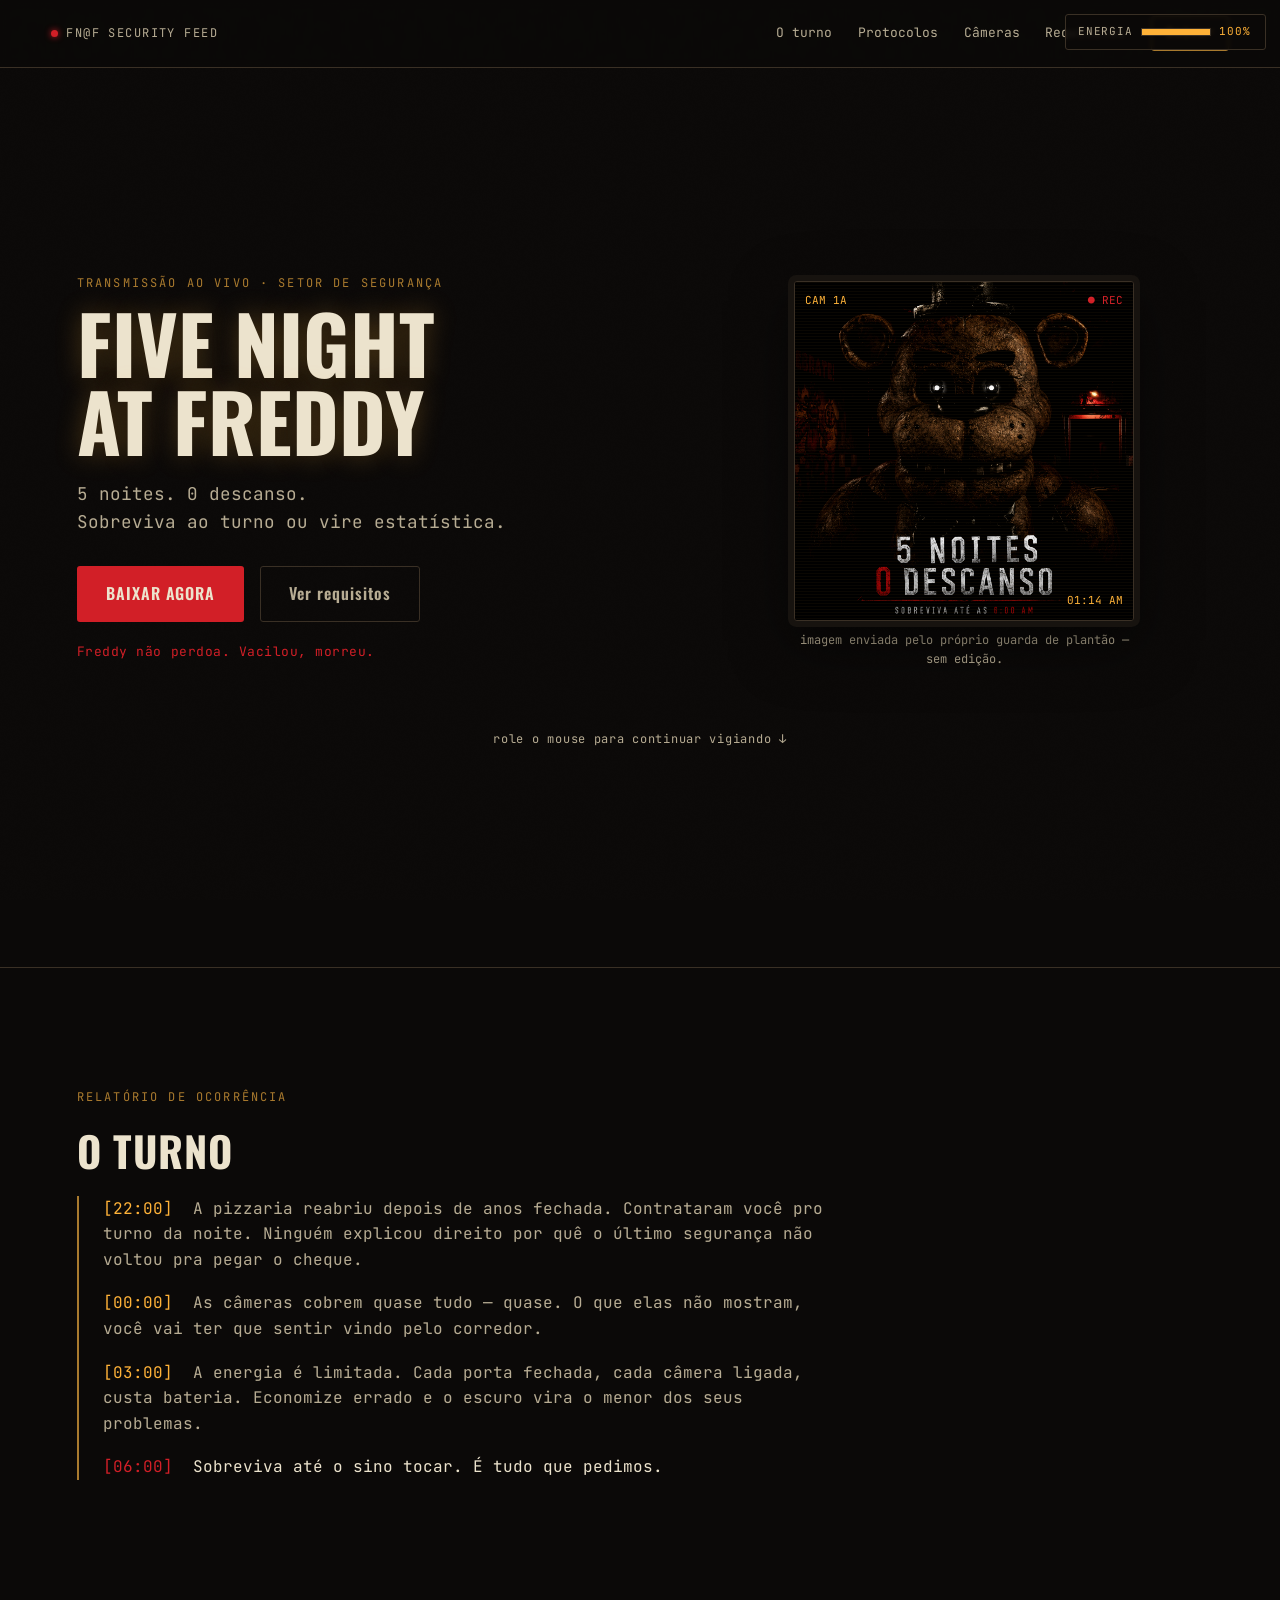
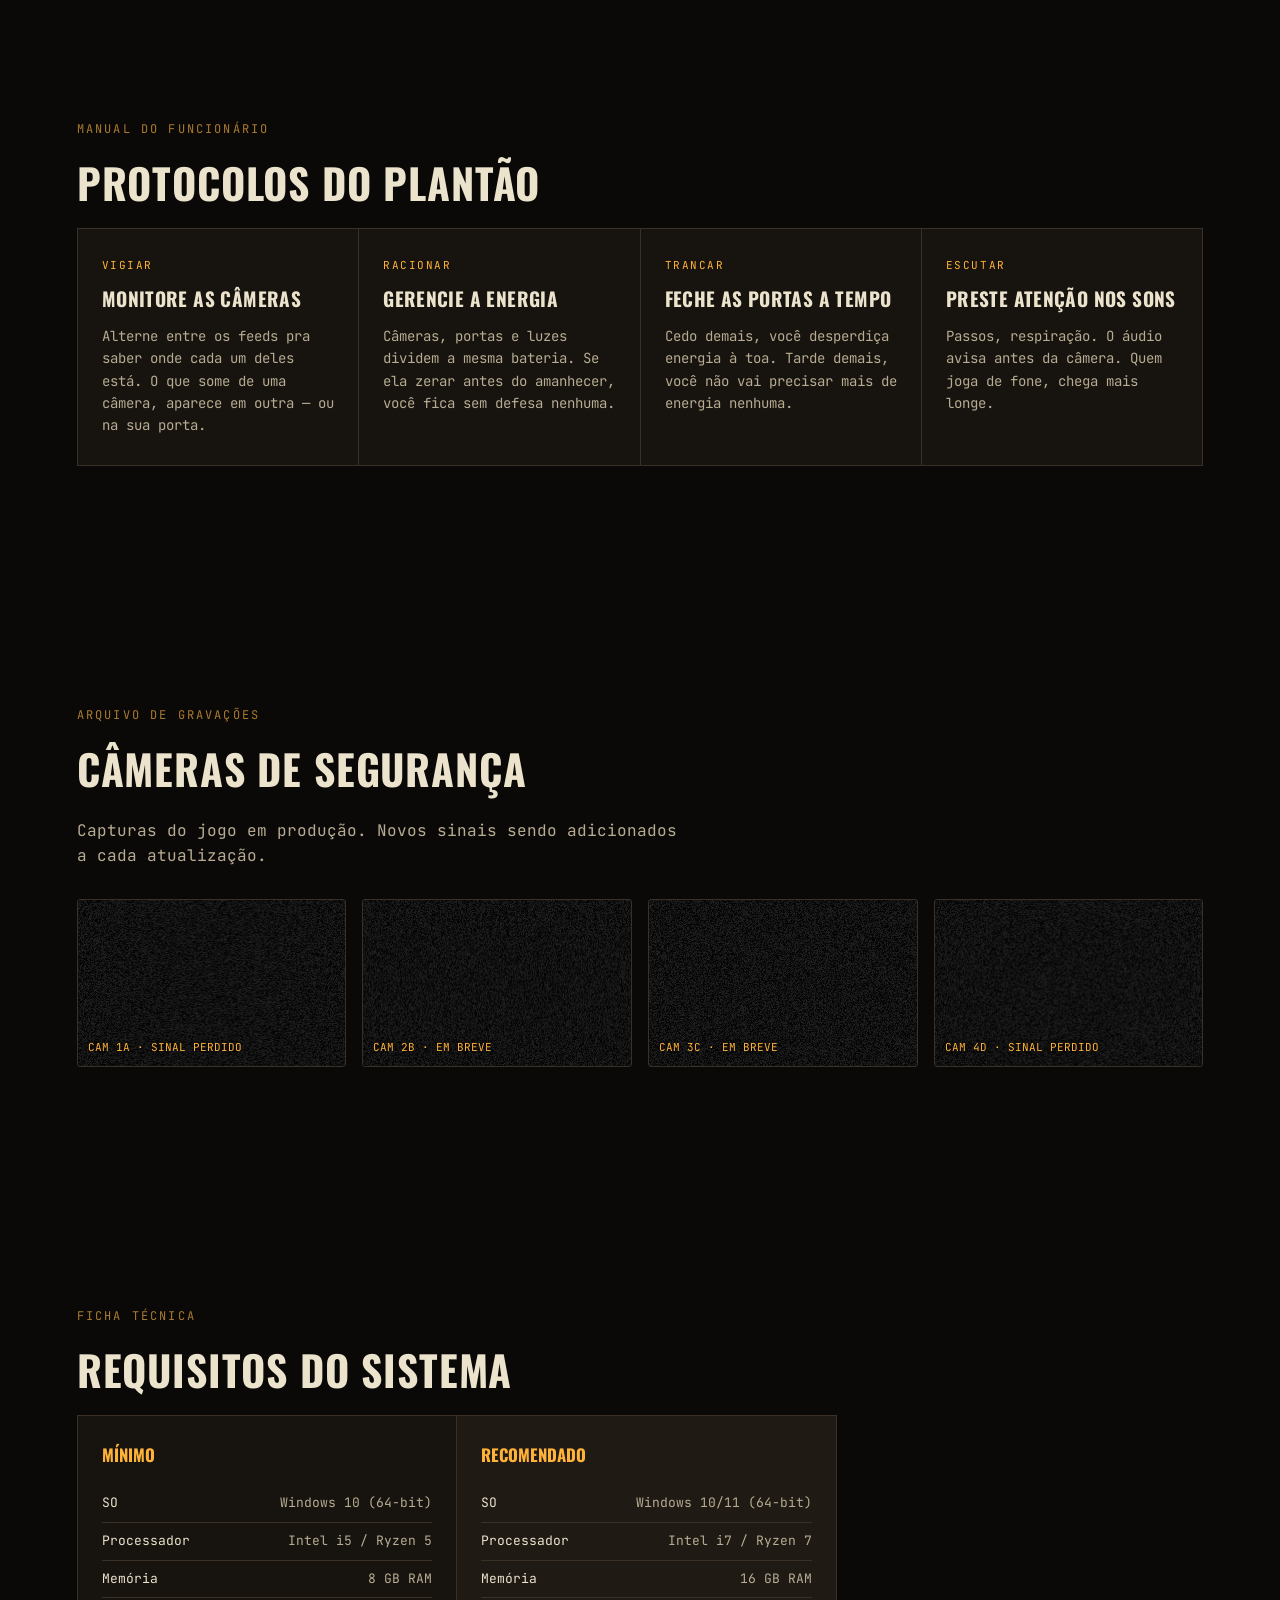
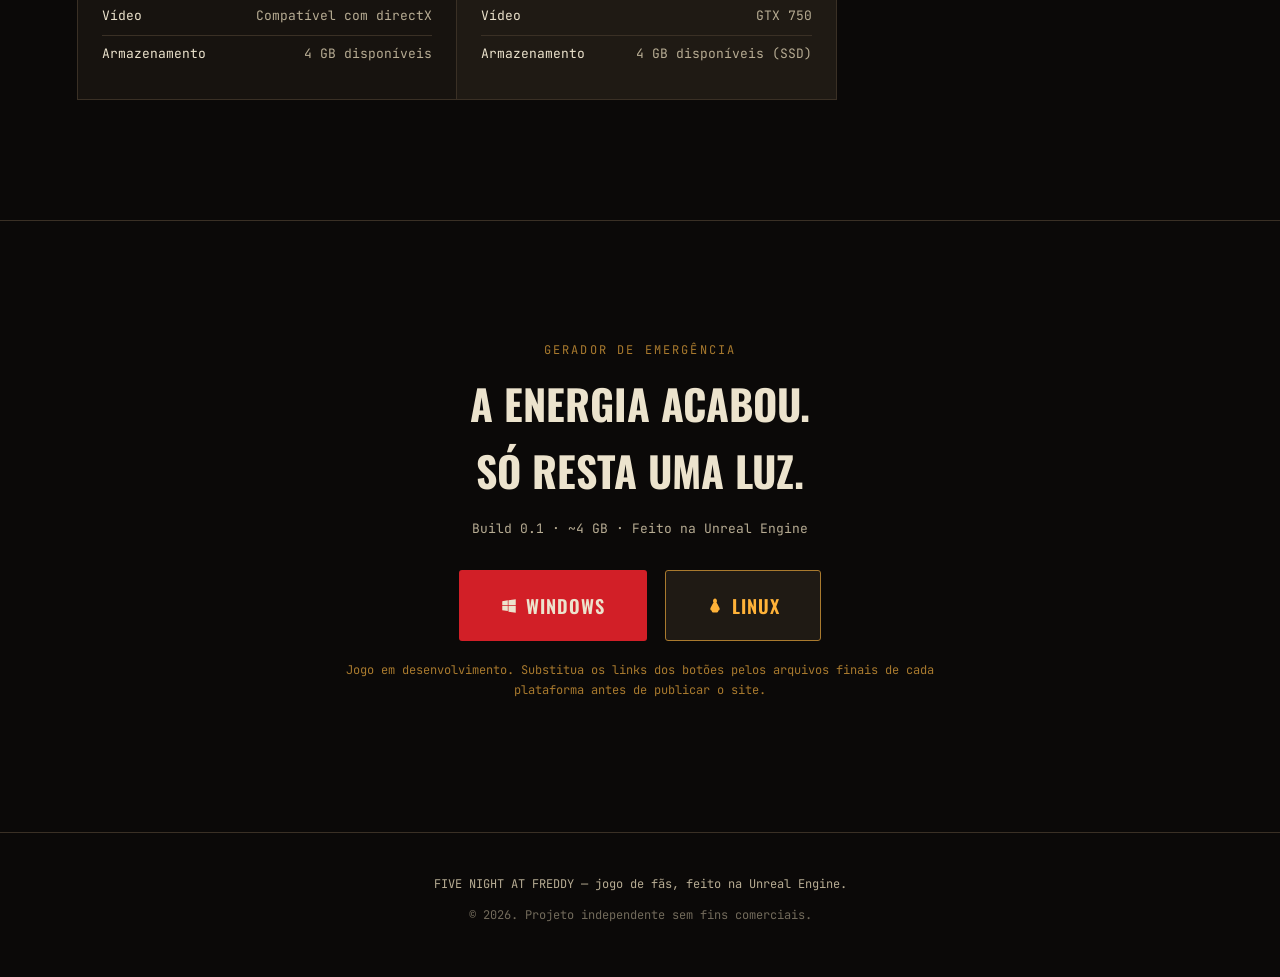
==== commit aa63c01c: "Download Windows/Linux" ====
--- a/index.html
+++ b/index.html
@@ -167,12 +167,12 @@
       <h2>A energia acabou.<br>Só resta uma luz.</h2>
       <p class="download__meta">Build 0.1 · ~4 GB · Feito na Unreal Engine</p>
       <div class="download__buttons">
-        <a href="#" class="btn btn--primary btn--big" id="downloadWin" data-plataforma="Windows">
+        <a href="https://github.com/PeterKeven/FNAF-Project/releases" class="btn btn--primary btn--big" id="downloadWin" data-plataforma="Windows">
           <span class="btn__glow"></span>
           <svg class="btn__icon" viewBox="0 0 24 24" fill="currentColor" aria-hidden="true"><path d="M3 5.5 10.4 4.4V11H3V5.5ZM11.3 4.3 21 3v8H11.3V4.3ZM3 12h7.4v6.6L3 17.5V12ZM11.3 12H21v9l-9.7-1.4V12Z"/></svg>
           WINDOWS
         </a>
-        <a href="#" class="btn btn--primary btn--big btn--linux" id="downloadLinux" data-plataforma="Linux">
+        <a href="https://github.com/PeterKeven/FNAF-Project/releases" class="btn btn--primary btn--big btn--linux" id="downloadLinux" data-plataforma="Linux">
           <span class="btn__glow"></span>
           <svg class="btn__icon" viewBox="0 0 24 24" fill="currentColor" aria-hidden="true"><path d="M12 2c1.5 0 2.6 1.4 2.6 3.2 0 1.1-.3 1.8-.7 2.6.5.3 1 .8 1.3 1.5.6 1.3 1.9 3.4 2.5 4.6.5 1 .7 1.8.5 2.6-.2.9-1 1.5-1.9 1.8.1.5 0 1-.3 1.4-.6.8-1.8 1.1-3 1.1h-2c-1.2 0-2.4-.3-3-1.1-.3-.4-.4-.9-.3-1.4-.9-.3-1.7-.9-1.9-1.8-.2-.8 0-1.6.5-2.6.6-1.2 1.9-3.3 2.5-4.6.3-.7.8-1.2 1.3-1.5-.4-.8-.7-1.5-.7-2.6C9.4 3.4 10.5 2 12 2Z"/></svg>
           LINUX
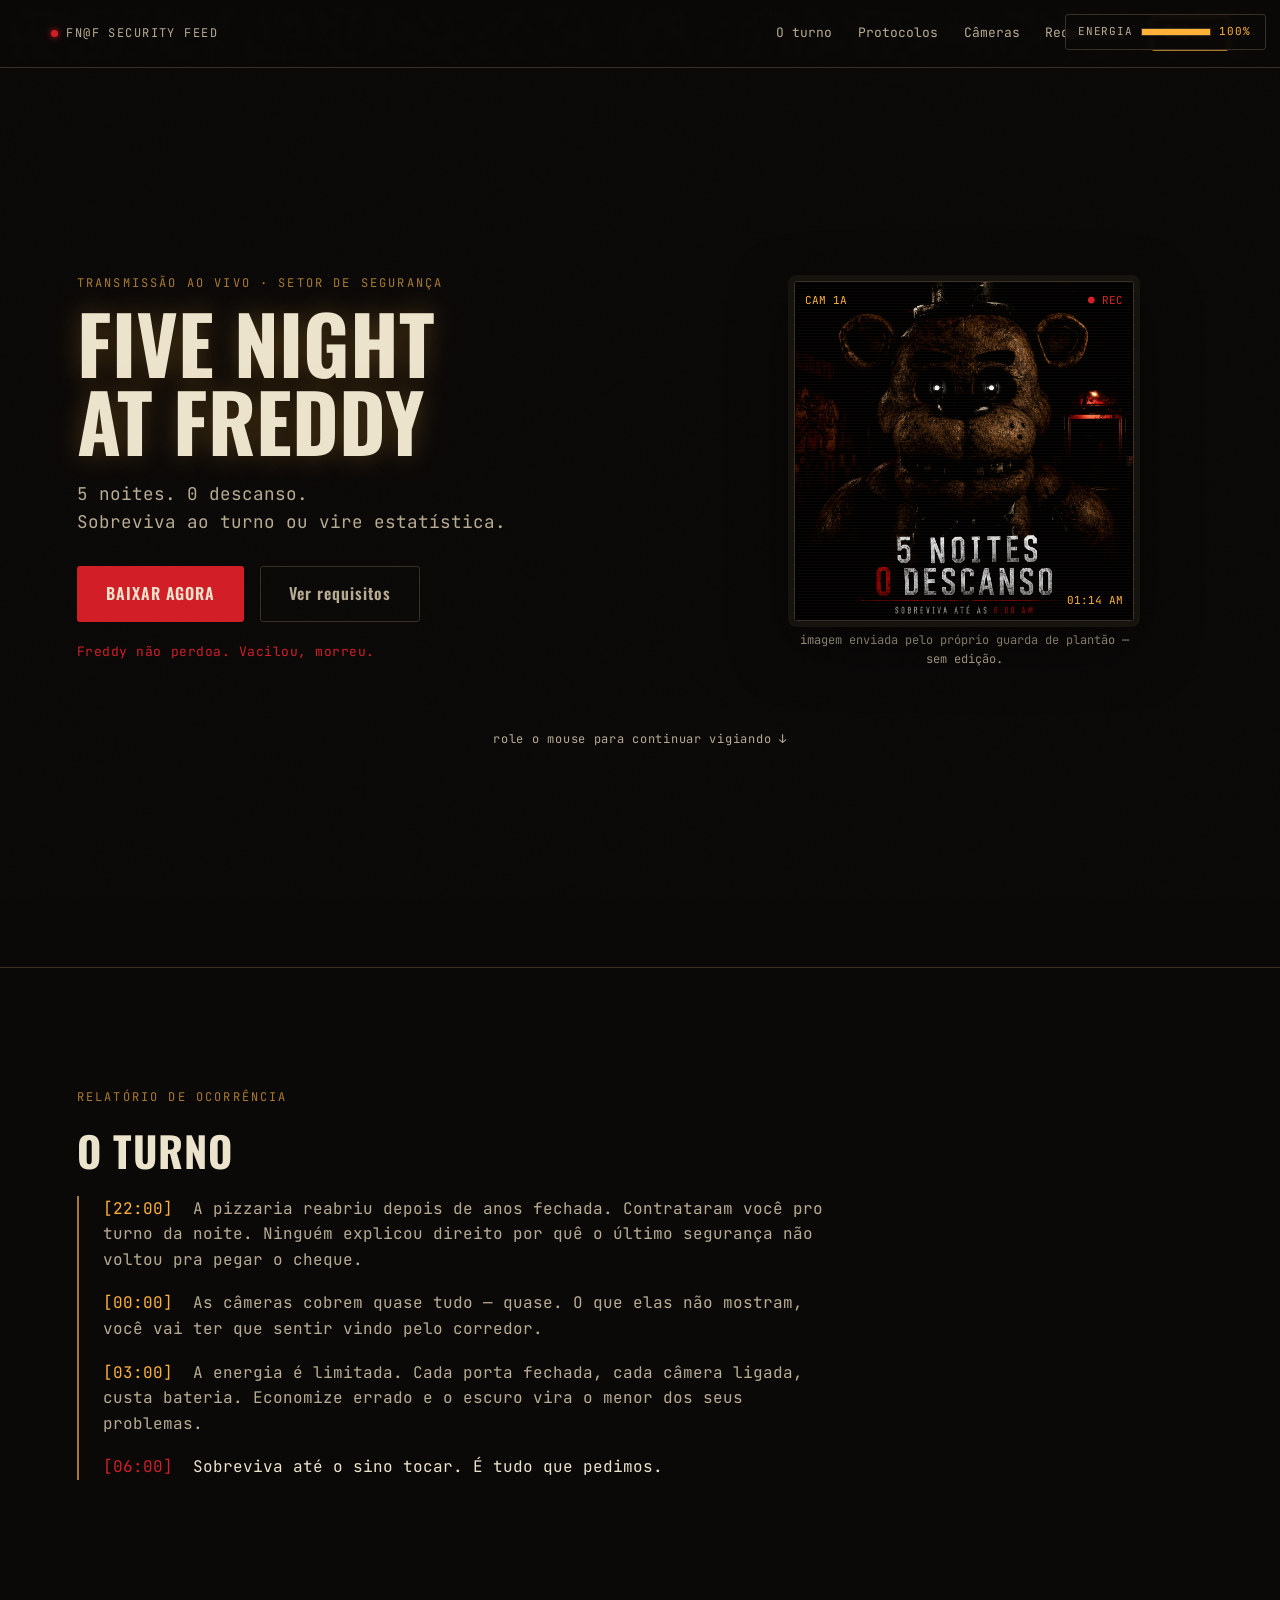
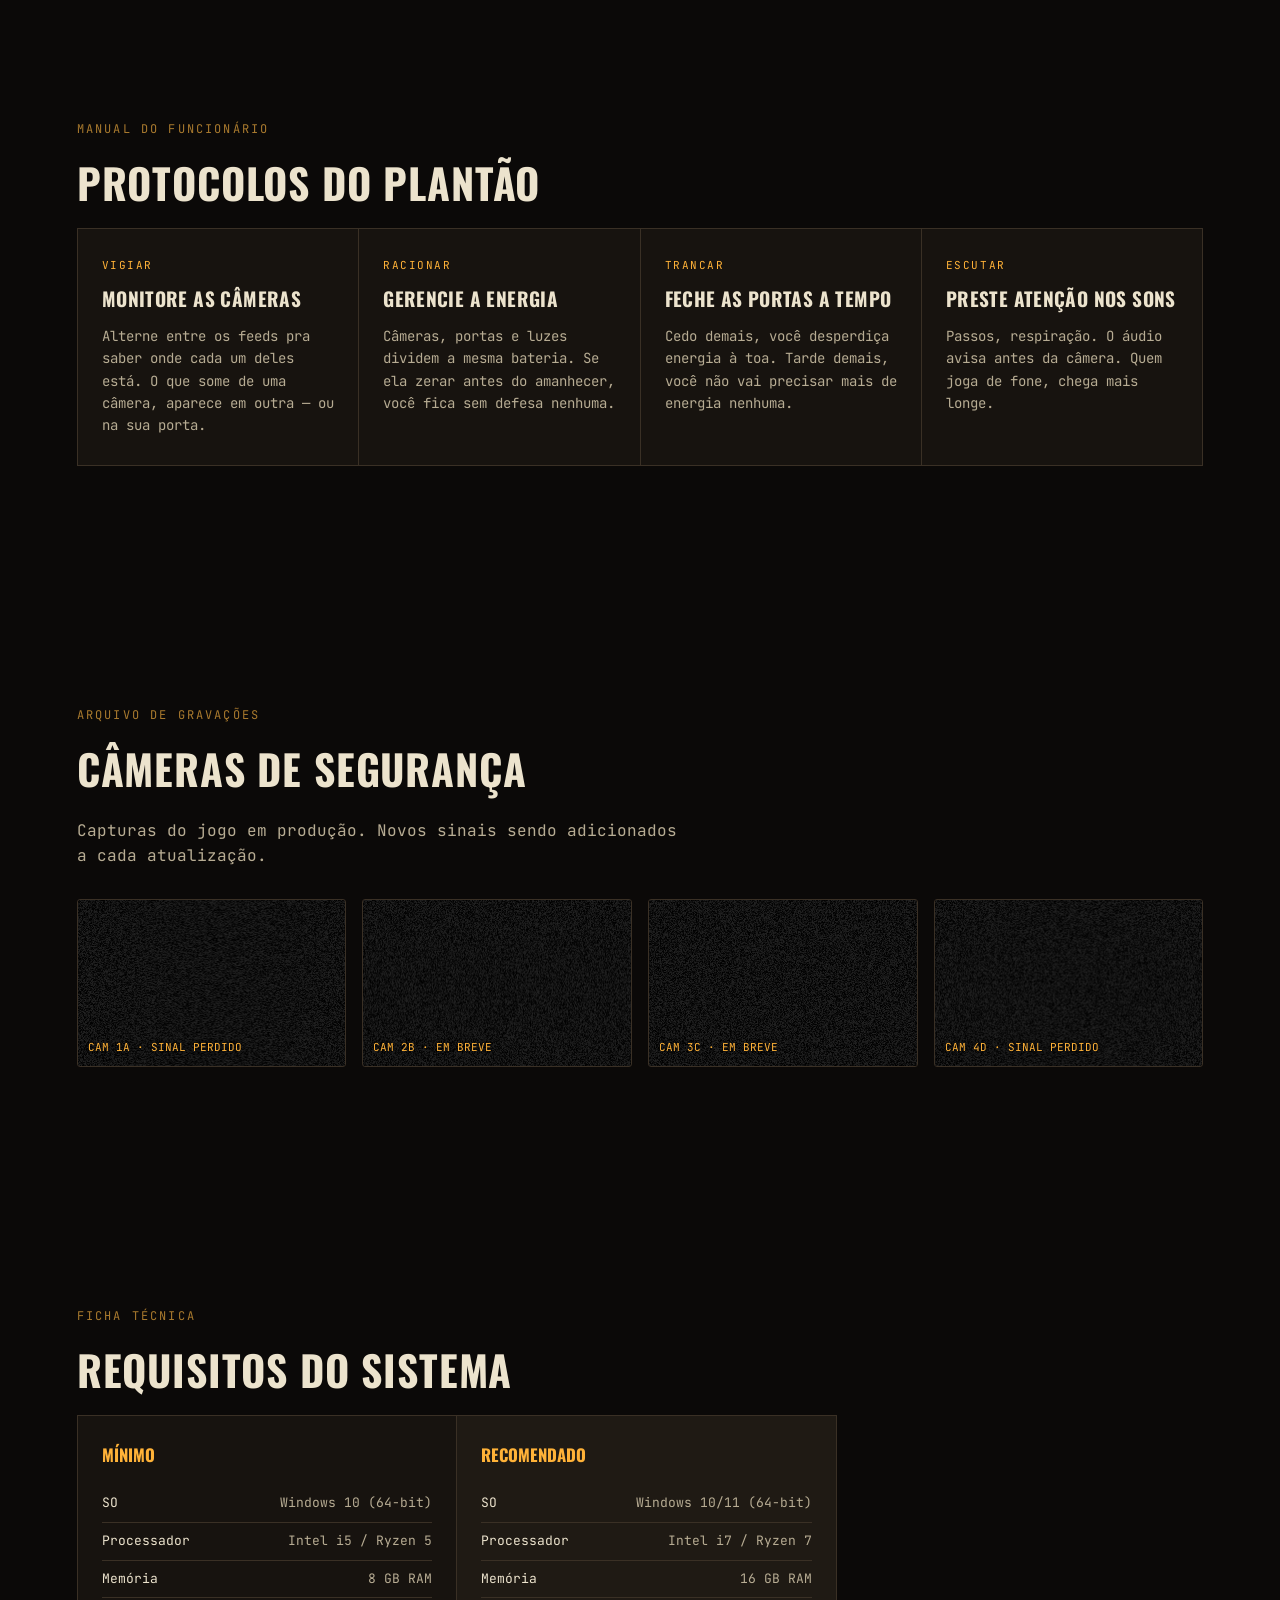
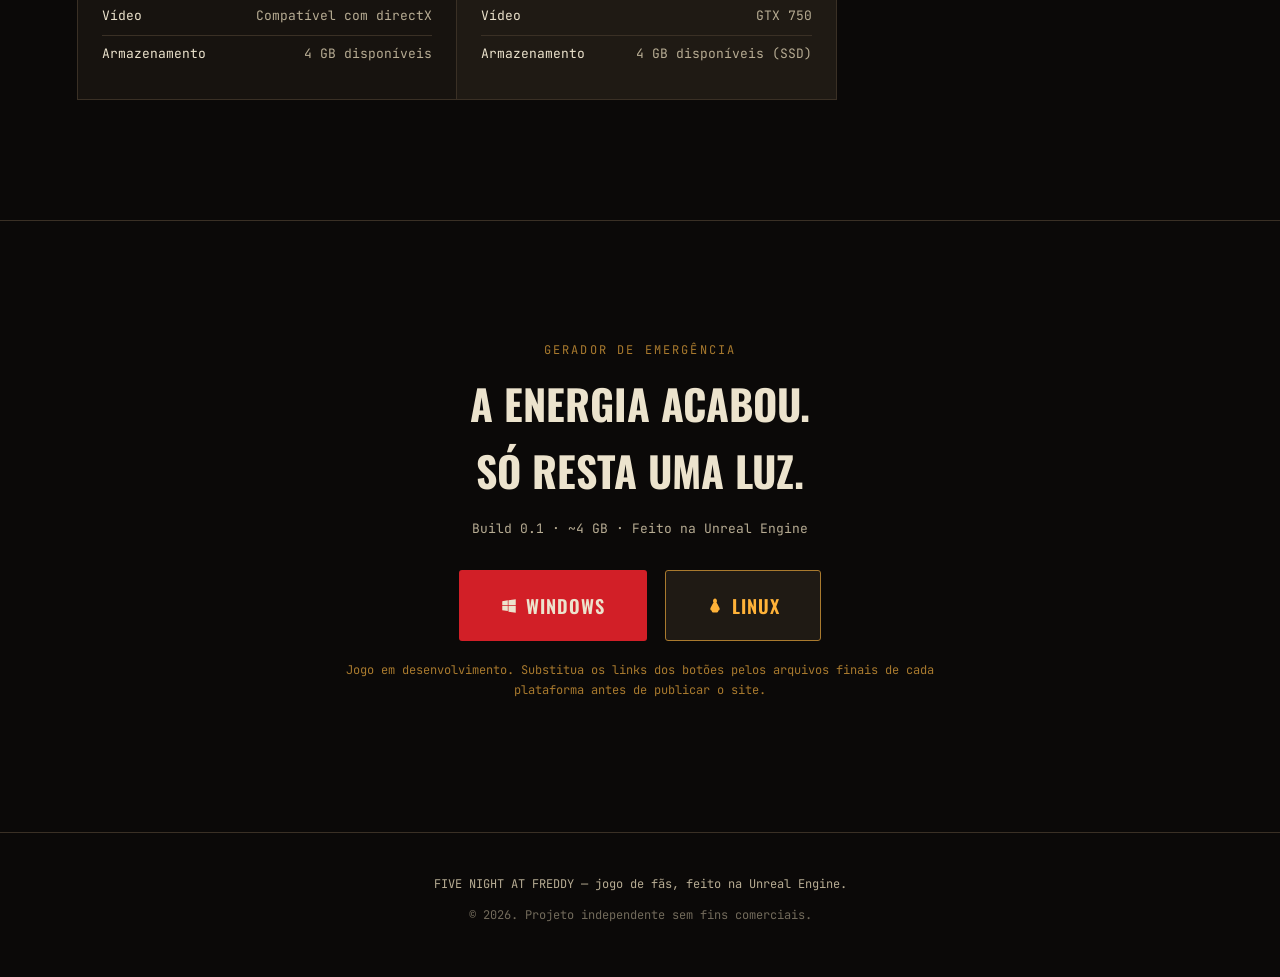
==== commit 155500a7: "Download Windows/Linux Site" ====
--- a/index.html
+++ b/index.html
@@ -167,12 +167,12 @@
       <h2>A energia acabou.<br>Só resta uma luz.</h2>
       <p class="download__meta">Build 0.1 · ~4 GB · Feito na Unreal Engine</p>
       <div class="download__buttons">
-        <a href="https://github.com/PeterKeven/FNAF-Project/releases" class="btn btn--primary btn--big" id="downloadWin" data-plataforma="Windows">
+        <a href="https://github.com/PeterKeven/FNAF-Project/releases/tag/v0.0.1Win" class="btn btn--primary btn--big" id="downloadWin" data-plataforma="Windows">
           <span class="btn__glow"></span>
           <svg class="btn__icon" viewBox="0 0 24 24" fill="currentColor" aria-hidden="true"><path d="M3 5.5 10.4 4.4V11H3V5.5ZM11.3 4.3 21 3v8H11.3V4.3ZM3 12h7.4v6.6L3 17.5V12ZM11.3 12H21v9l-9.7-1.4V12Z"/></svg>
           WINDOWS
         </a>
-        <a href="https://github.com/PeterKeven/FNAF-Project/releases" class="btn btn--primary btn--big btn--linux" id="downloadLinux" data-plataforma="Linux">
+        <a href="https://github.com/PeterKeven/FNAF-Project/releases/tag/v0.0.1" class="btn btn--primary btn--big btn--linux" id="downloadLinux" data-plataforma="Linux">
           <span class="btn__glow"></span>
           <svg class="btn__icon" viewBox="0 0 24 24" fill="currentColor" aria-hidden="true"><path d="M12 2c1.5 0 2.6 1.4 2.6 3.2 0 1.1-.3 1.8-.7 2.6.5.3 1 .8 1.3 1.5.6 1.3 1.9 3.4 2.5 4.6.5 1 .7 1.8.5 2.6-.2.9-1 1.5-1.9 1.8.1.5 0 1-.3 1.4-.6.8-1.8 1.1-3 1.1h-2c-1.2 0-2.4-.3-3-1.1-.3-.4-.4-.9-.3-1.4-.9-.3-1.7-.9-1.9-1.8-.2-.8 0-1.6.5-2.6.6-1.2 1.9-3.3 2.5-4.6.3-.7.8-1.2 1.3-1.5-.4-.8-.7-1.5-.7-2.6C9.4 3.4 10.5 2 12 2Z"/></svg>
           LINUX
